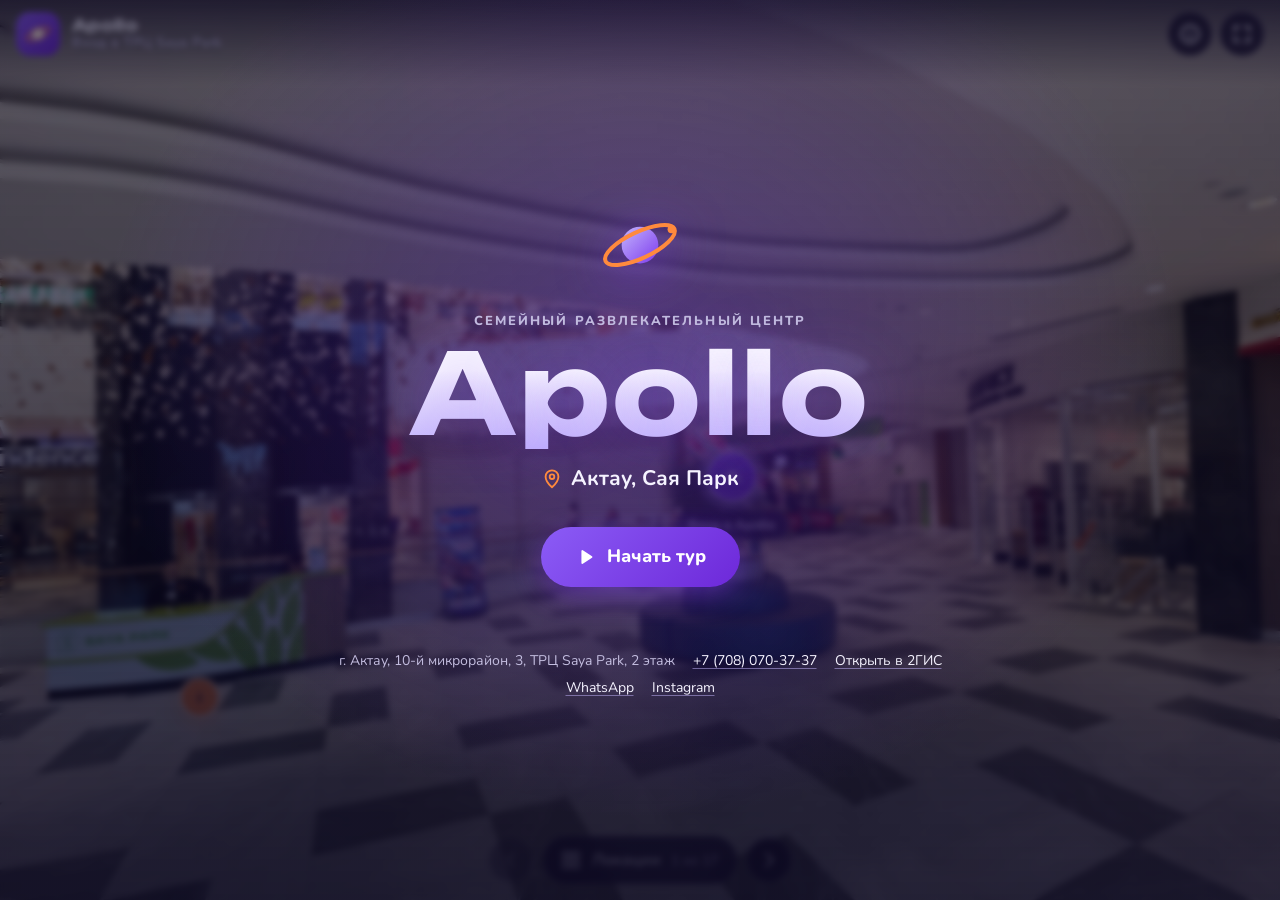
==== site/index.html @ 04f80a72 "Apollo virtual tour" ====
<!doctype html>
<html lang="ru">
<head>
  <meta charset="utf-8">
  <meta name="viewport" content="width=device-width, initial-scale=1, viewport-fit=cover">
  <title>Apollo — виртуальный тур</title>
  <meta name="description" content="Виртуальный 3D-тур по семейному развлекательному центру Apollo в Актау, ТРЦ Сая Парк (Saya Park): батуты, сухие бассейны, зиплайн, игровые автоматы и VIP-комнаты для праздников.">
  <meta name="theme-color" content="#0b0820">

  <!--
    ЗАМЕНИТЕ https://example.com на адрес вашего сайта (3 места ниже).
    Для превью в WhatsApp/Telegram ссылка на картинку должна быть полной (с https://).
  -->
  <link rel="canonical" href="https://example.com/">
  <meta property="og:type" content="website">
  <meta property="og:site_name" content="Apollo">
  <meta property="og:locale" content="ru_RU">
  <meta property="og:title" content="Apollo — виртуальный тур">
  <meta property="og:description" content="Прогуляйтесь по Apollo, не выходя из дома. Актау, Сая Парк.">
  <meta property="og:url" content="https://example.com/">
  <meta property="og:image" content="https://example.com/assets/og-image.jpg">
  <meta property="og:image:width" content="1200">
  <meta property="og:image:height" content="630">
  <meta property="og:image:alt" content="Apollo — виртуальный тур, Актау, Сая Парк">
  <meta name="twitter:card" content="summary_large_image">

  <link rel="icon" href="assets/favicon.svg" type="image/svg+xml">
  <link rel="apple-touch-icon" href="assets/apple-touch-icon.png">

  <link rel="preconnect" href="https://fonts.googleapis.com">
  <link rel="preconnect" href="https://fonts.gstatic.com" crossorigin>
  <link rel="stylesheet" href="https://fonts.googleapis.com/css2?family=Nunito:wght@400;600;700;800&family=Unbounded:wght@500;700&display=swap">

  <link rel="stylesheet" href="vendor/pannellum/pannellum.css">
  <link rel="stylesheet" href="css/style.css">
</head>
<body>
<div id="app" class="app">

  <!-- Панорама -->
  <div id="pano" class="pano" aria-label="Панорама"></div>

  <!-- Верхняя панель -->
  <header class="topbar">
    <div class="brand">
      <span class="brand-mark" aria-hidden="true">
        <svg viewBox="0 0 32 32"><circle cx="16" cy="16" r="7" fill="currentColor"/><ellipse cx="16" cy="16" rx="14" ry="5" fill="none" stroke="currentColor" stroke-width="2" transform="rotate(-25 16 16)"/></svg>
      </span>
      <div class="brand-text">
        <span class="brand-name" data-venue="name">Apollo</span>
        <span id="sceneTitle" class="scene-title"></span>
      </div>
    </div>
    <div class="topbar-actions">
      <button id="langBtn" class="icon-btn lang-btn" type="button" hidden data-i18n-aria="language"></button>
      <button id="infoBtn" class="icon-btn" type="button" data-i18n-aria="info" data-i18n-title="info">
        <svg viewBox="0 0 24 24" aria-hidden="true"><circle cx="12" cy="12" r="9.5"/><path d="M12 11v6M12 7.5v.01"/></svg>
      </button>
      <button id="fsBtn" class="icon-btn" type="button" data-i18n-aria="fullscreen" data-i18n-title="fullscreen">
        <svg class="i-enter" viewBox="0 0 24 24" aria-hidden="true"><path d="M4 9V4h5M20 9V4h-5M4 15v5h5M20 15v5h-5"/></svg>
        <svg class="i-exit" viewBox="0 0 24 24" aria-hidden="true"><path d="M9 4v5H4M15 4v5h5M9 20v-5H4M15 20v-5h5"/></svg>
      </button>
    </div>
  </header>

  <!-- Нижняя навигация -->
  <nav class="scene-nav" aria-label="Навигация по локациям">
    <button id="prevBtn" class="icon-btn" type="button" data-i18n-aria="prev" data-i18n-title="prev">
      <svg viewBox="0 0 24 24" aria-hidden="true"><path d="M15 5l-7 7 7 7"/></svg>
    </button>
    <button id="listBtn" class="pill-btn" type="button" aria-controls="drawer" aria-expanded="false">
      <svg viewBox="0 0 24 24" aria-hidden="true"><rect x="3.5" y="3.5" width="7" height="7" rx="1.5"/><rect x="13.5" y="3.5" width="7" height="7" rx="1.5"/><rect x="3.5" y="13.5" width="7" height="7" rx="1.5"/><rect x="13.5" y="13.5" width="7" height="7" rx="1.5"/></svg>
      <span data-i18n="locations">Локации</span>
      <span id="counter" class="counter"></span>
    </button>
    <button id="nextBtn" class="icon-btn" type="button" data-i18n-aria="next" data-i18n-title="next">
      <svg viewBox="0 0 24 24" aria-hidden="true"><path d="M9 5l7 7-7 7"/></svg>
    </button>
  </nav>

  <!-- Список локаций -->
  <div id="scrim" class="scrim" hidden></div>
  <aside id="drawer" class="drawer" aria-hidden="true" aria-labelledby="drawerTitle">
    <div class="sheet-handle" aria-hidden="true"></div>
    <div class="drawer-head">
      <h2 id="drawerTitle" data-i18n="allLocations">Все локации</h2>
      <button class="icon-btn ghost" type="button" data-close data-i18n-aria="close">
        <svg viewBox="0 0 24 24" aria-hidden="true"><path d="M6 6l12 12M18 6L6 18"/></svg>
      </button>
    </div>
    <div id="sceneList" class="scene-list"></div>
  </aside>

  <!-- О заведении -->
  <aside id="infoCard" class="card info-card" aria-hidden="true" aria-labelledby="infoTitle">
    <div class="card-head">
      <div>
        <h2 id="infoTitle" data-venue="name">Apollo</h2>
        <p class="muted" data-venue="tagline"></p>
      </div>
      <button class="icon-btn ghost" type="button" data-close data-i18n-aria="close">
        <svg viewBox="0 0 24 24" aria-hidden="true"><path d="M6 6l12 12M18 6L6 18"/></svg>
      </button>
    </div>
    <dl class="contacts">
      <div class="contact-row">
        <svg viewBox="0 0 24 24" aria-hidden="true"><path d="M12 21s-7-6.1-7-11.5A7 7 0 0 1 19 9.5C19 14.9 12 21 12 21z"/><circle cx="12" cy="9.5" r="2.5"/></svg>
        <div><dt data-i18n="address">Адрес</dt><dd data-venue="address"></dd></div>
      </div>
      <div class="contact-row">
        <svg viewBox="0 0 24 24" aria-hidden="true"><circle cx="12" cy="12" r="9"/><path d="M12 7v5l3 2"/></svg>
        <div><dt data-i18n="hours">Часы работы</dt><dd data-venue="hours"></dd></div>
      </div>
      <div class="contact-row">
        <svg viewBox="0 0 24 24" aria-hidden="true"><path d="M5 4h4l2 5-2.5 1.5a11 11 0 0 0 5 5L15 13l5 2v4a2 2 0 0 1-2 2A16 16 0 0 1 3 6a2 2 0 0 1 2-2"/></svg>
        <div><dt data-i18n="phone">Телефон</dt><dd><a data-venue-phone></a></dd></div>
      </div>
    </dl>
    <div class="card-actions">
      <a class="btn btn-primary" data-venue-map target="_blank" rel="noopener">
        <svg viewBox="0 0 24 24" aria-hidden="true"><path d="M9 4L3 6v14l6-2 6 2 6-2V4l-6 2-6-2zM9 4v14M15 6v14"/></svg>
        <span data-i18n="openMap">Открыть в 2ГИС</span>
      </a>
      <a class="btn btn-ghost" data-venue-call>
        <svg viewBox="0 0 24 24" aria-hidden="true"><path d="M5 4h4l2 5-2.5 1.5a11 11 0 0 0 5 5L15 13l5 2v4a2 2 0 0 1-2 2A16 16 0 0 1 3 6a2 2 0 0 1 2-2"/></svg>
        <span data-i18n="call">Позвонить</span>
      </a>
      <a class="btn btn-ghost btn-wa" data-venue-whatsapp target="_blank" rel="noopener">
        <svg viewBox="0 0 24 24" aria-hidden="true"><path d="M3.5 20.5l1.3-4.2A8.5 8.5 0 1 1 8 19.4z"/><path d="M9 8.5c0 3.5 2.5 6.5 6.5 6.5l1-1.5-2-1-1 1c-1.3-.5-2.5-1.7-3-3l1-1-1-2z" fill="currentColor" stroke="none"/></svg>
        <span data-i18n="whatsapp">WhatsApp</span>
      </a>
      <a class="btn btn-ghost btn-ig" data-venue-instagram target="_blank" rel="noopener">
        <svg viewBox="0 0 24 24" aria-hidden="true"><rect x="3" y="3" width="18" height="18" rx="5"/><circle cx="12" cy="12" r="4"/><path d="M17.5 6.5v.01"/></svg>
        <span data-i18n="instagram">Instagram</span>
      </a>
    </div>
  </aside>

  <!-- Карточка инфо-метки -->
  <aside id="hsCard" class="card hs-card" aria-hidden="true" aria-live="polite">
    <div class="card-head">
      <h2 id="hsTitle"></h2>
      <button class="icon-btn ghost" type="button" data-close data-i18n-aria="close">
        <svg viewBox="0 0 24 24" aria-hidden="true"><path d="M6 6l12 12M18 6L6 18"/></svg>
      </button>
    </div>
    <p id="hsDesc" class="muted"></p>
  </aside>

  <div id="toast" class="toast" role="status" aria-live="polite"></div>

  <!-- Приветственный экран -->
  <section id="welcome" class="welcome" aria-labelledby="welcomeTitle">
    <div class="welcome-inner">
      <div class="welcome-logo" aria-hidden="true">
        <svg viewBox="0 0 64 64"><defs><linearGradient id="wg" x1="0" y1="0" x2="1" y2="1"><stop offset="0" stop-color="#c4b5fd"/><stop offset="1" stop-color="#7c3aed"/></linearGradient></defs><circle cx="32" cy="32" r="14" fill="url(#wg)"/><ellipse cx="32" cy="32" rx="29" ry="10" fill="none" stroke="#ff8a3d" stroke-width="3" transform="rotate(-25 32 32)"/><circle cx="56" cy="20" r="3" fill="#ff8a3d"/></svg>
      </div>
      <p class="welcome-kicker" data-venue="tagline">Семейный развлекательный центр</p>
      <h1 id="welcomeTitle" class="welcome-title" data-venue="name">Apollo</h1>
      <p class="welcome-sub">
        <svg viewBox="0 0 24 24" aria-hidden="true"><path d="M12 21s-7-6.1-7-11.5A7 7 0 0 1 19 9.5C19 14.9 12 21 12 21z"/><circle cx="12" cy="9.5" r="2.5"/></svg>
        <span data-venue="subtitle">Актау, Сая Парк</span>
      </p>
      <button id="startBtn" class="btn btn-primary btn-xl" type="button">
        <svg viewBox="0 0 24 24" aria-hidden="true"><path d="M8 5.5v13l10-6.5z" fill="currentColor"/></svg>
        <span data-i18n="start">Начать тур</span>
      </button>
      <p id="welcomeStatus" class="welcome-status" aria-live="polite"></p>
      <div class="welcome-contacts">
        <span data-venue="address"></span>
        <a data-venue-phone></a>
        <a data-venue-map target="_blank" rel="noopener" data-i18n="openMap">Открыть в 2ГИС</a>
        <a data-venue-whatsapp target="_blank" rel="noopener" data-i18n="whatsapp">WhatsApp</a>
        <a data-venue-instagram target="_blank" rel="noopener" data-i18n="instagram">Instagram</a>
      </div>
    </div>
  </section>
</div>

<noscript><p style="padding:24px;color:#fff;background:#0b0820">Для просмотра виртуального тура включите JavaScript.</p></noscript>

<script src="vendor/pannellum/pannellum.js"></script>
<script src="js/app.js"></script>
</body>
</html>
---- site/vendor/pannellum/pannellum.css ----
/* Pannellum 2.5.6, https://github.com/mpetroff/pannellum */
.pnlm-container{margin:0;padding:0;overflow:hidden;position:relative;cursor:default;width:100%;height:100%;font-family:Helvetica,"Nimbus Sans L","Liberation Sans",Arial,sans-serif;background:#f4f4f4 url('data:image/svg+xml,%3Csvg%20xmlns%3D%22http%3A%2F%2Fwww.w3.org%2F2000%2Fsvg%22%20width%3D%2267%22%20height%3D%22100%22%20viewBox%3D%220%200%2067%20100%22%3E%0A%3Cpath%20stroke%3D%22%23ccc%22%20fill%3D%22none%22%20d%3D%22M33.5%2C50%2C0%2C63%2C33.5%2C75%2C67%2C63%2C33.5%2C50m-33.5-50%2C67%2C25m-0.5%2C0%2C0%2C75m-66.5-75%2C67-25m-33.5%2C75%2C0%2C25m0-100%2C0%2C50%22%2F%3E%0A%3C%2Fsvg%3E%0A') repeat;-webkit-user-select:none;-khtml-user-select:none;-moz-user-select:none;-o-user-select:none;-ms-user-select:none;user-select:none;outline:0;line-height:1.4;contain:content}.pnlm-container *{box-sizing:content-box}.pnlm-ui{position:absolute;width:100%;height:100%;z-index:1}.pnlm-grab{cursor:grab;cursor:url('data:image/svg+xml,%3Csvg%20xmlns%3D%22http%3A%2F%2Fwww.w3.org%2F2000%2Fsvg%22%20height%3D%2226%22%20width%3D%2226%22%3E%0A%3Cpath%20stroke%3D%22%23000%22%20stroke-width%3D%221px%22%20fill%3D%22%23fff%22%20d%3D%22m15.3%2020.5s6.38-6.73%204.64-8.24-3.47%201.01-3.47%201.01%203.61-5.72%201.41-6.49c-2.2-0.769-3.33%204.36-3.33%204.36s0.873-5.76-1.06-5.76-1.58%205.39-1.58%205.39-0.574-4.59-2.18-4.12c-1.61%200.468-0.572%205.51-0.572%205.51s-1.58-4.89-2.93-3.79c-1.35%201.11%200.258%205.25%200.572%206.62%200.836%202.43%202.03%202.94%202.17%205.55%22%2F%3E%0A%3C%2Fsvg%3E%0A') 12 8,default}.pnlm-grabbing{cursor:grabbing;cursor:url('data:image/svg+xml,%3Csvg%20xmlns%3D%22http%3A%2F%2Fwww.w3.org%2F2000%2Fsvg%22%20height%3D%2226%22%20width%3D%2226%22%3E%0A%3Cpath%20stroke%3D%22%23000%22%20stroke-width%3D%221px%22%20fill%3D%22%23fff%22%20d%3D%22m15.3%2020.5s5.07-5.29%203.77-6.74c-1.31-1.45-2.53%200.14-2.53%200.14s2.74-3.29%200.535-4.06c-2.2-0.769-2.52%201.3-2.52%201.3s0.81-2.13-1.12-2.13-1.52%201.77-1.52%201.77-0.261-1.59-1.87-1.12c-1.61%200.468-0.874%202.17-0.874%202.17s-0.651-1.55-2-0.445c-1.35%201.11-0.68%202.25-0.365%203.62%200.836%202.43%202.03%202.94%202.17%205.55%22%2F%3E%0A%3C%2Fsvg%3E%0A') 12 8,default}.pnlm-sprite{background-image:url('data:image/svg+xml,%3Csvg%20xmlns%3D%22http%3A%2F%2Fwww.w3.org%2F2000%2Fsvg%22%20width%3D%2226%22%20height%3D%22208%22%3E%0A%3Ccircle%20fill-opacity%3D%22.78%22%20cy%3D%22117%22%20cx%3D%2213%22%20r%3D%2211%22%20fill%3D%22%23fff%22%2F%3E%0A%3Ccircle%20fill-opacity%3D%22.78%22%20cy%3D%22143%22%20cx%3D%2213%22%20r%3D%2211%22%20fill%3D%22%23fff%22%2F%3E%0A%3Ccircle%20cy%3D%22169%22%20cx%3D%2213%22%20r%3D%227%22%20fill%3D%22none%22%20stroke%3D%22%23000%22%20stroke-width%3D%222%22%2F%3E%0A%3Ccircle%20cy%3D%22195%22%20cx%3D%2213%22%20r%3D%227%22%20fill%3D%22none%22%20stroke%3D%22%23000%22%20stroke-width%3D%222%22%2F%3E%0A%3Ccircle%20cx%3D%2213%22%20cy%3D%22195%22%20r%3D%222.5%22%2F%3E%0A%3Cpath%20d%3D%22m5%2083v6h2v-4h4v-2zm10%200v2h4v4h2v-6zm-5%205v6h6v-6zm-5%205v6h6v-2h-4v-4zm14%200v4h-4v2h6v-6z%22%2F%3E%0A%3Cpath%20d%3D%22m13%20110a7%207%200%200%200%20-7%207%207%207%200%200%200%207%207%207%207%200%200%200%207%20-7%207%207%200%200%200%20-7%20-7zm-1%203h2v2h-2zm0%203h2v5h-2z%22%2F%3E%0A%3Cpath%20d%3D%22m5%2057v6h2v-4h4v-2zm10%200v2h4v4h2v-6zm-10%2010v6h6v-2h-4v-4zm14%200v4h-4v2h6v-6z%22%2F%3E%0A%3Cpath%20d%3D%22m17%2038v2h-8v-2z%22%2F%3E%0A%3Cpath%20d%3D%22m12%209v3h-3v2h3v3h2v-3h3v-2h-3v-3z%22%2F%3E%0A%3Cpath%20d%3D%22m13%20136-6.125%206.125h4.375v7.875h3.5v-7.875h4.375z%22%2F%3E%0A%3Cpath%20d%3D%22m10.428%20173.33v-5.77l5-2.89v5.77zm1-1.73%203-1.73-3.001-1.74z%22%2F%3E%0A%3C%2Fsvg%3E%0A')}.pnlm-container:-moz-full-screen{height:100%!important;width:100%!important;position:static!important}.pnlm-container:-webkit-full-screen{height:100%!important;width:100%!important;position:static!important}.pnlm-container:-ms-fullscreen{height:100%!important;width:100%!important;position:static!important}.pnlm-container:fullscreen{height:100%!important;width:100%!important;position:static!important}.pnlm-render-container{cursor:inherit;position:absolute;height:100%;width:100%}.pnlm-controls{margin-top:4px;background-color:#fff;border:1px solid #999;border-color:rgba(0,0,0,0.4);border-radius:3px;cursor:pointer;z-index:2;-webkit-transform:translateZ(9999px);transform:translateZ(9999px)}.pnlm-control:hover{background-color:#f8f8f8}.pnlm-controls-container{position:absolute;top:0;left:4px;z-index:1}.pnlm-zoom-controls{width:26px;height:52px}.pnlm-zoom-in{width:100%;height:50%;position:absolute;top:0;border-radius:3px 3px 0 0}.pnlm-zoom-out{width:100%;height:50%;position:absolute;bottom:0;background-position:0 -26px;border-top:1px solid #ddd;border-top-color:rgba(0,0,0,0.10);border-radius:0 0 3px 3px}.pnlm-fullscreen-toggle-button,.pnlm-orientation-button,.pnlm-hot-spot-debug-indicator{width:26px;height:26px}.pnlm-hot-spot-debug-indicator{position:absolute;top:50%;left:50%;width:26px;height:26px;margin:-13px 0 0 -13px;background-color:rgba(255,255,255,0.5);border-radius:13px;display:none}.pnlm-orientation-button-inactive{background-position:0 -156px}.pnlm-orientation-button-active{background-position:0 -182px}.pnlm-fullscreen-toggle-button-inactive{background-position:0 -52px}.pnlm-fullscreen-toggle-button-active{background-position:0 -78px}.pnlm-panorama-info{position:absolute;bottom:4px;background-color:rgba(0,0,0,0.7);border-radius:0 3px 3px 0;padding-right:10px;color:#fff;text-align:left;display:none;z-index:2;-webkit-transform:translateZ(9999px);transform:translateZ(9999px)}.pnlm-title-box{position:relative;font-size:20px;display:table;padding-left:5px;margin-bottom:3px}.pnlm-author-box{position:relative;font-size:12px;display:table;padding-left:5px}.pnlm-load-box{position:absolute;top:50%;left:50%;width:200px;height:150px;margin:-75px 0 0 -100px;background-color:rgba(0,0,0,0.7);border-radius:3px;text-align:center;font-size:20px;display:none;color:#fff}.pnlm-load-box p{margin:20px 0}.pnlm-lbox{position:absolute;top:50%;left:50%;width:20px;height:20px;margin:-10px 0 0 -10px;display:none}.pnlm-loading{animation-duration:1.5s;-webkit-animation-duration:1.5s;animation-name:pnlm-mv;-webkit-animation-name:pnlm-mv;animation-iteration-count:infinite;-webkit-animation-iteration-count:infinite;animation-timing-function:linear;-webkit-animation-timing-function:linear;height:10px;width:10px;background-color:#fff;position:relative}@keyframes pnlm-mv{from{left:0;top:0}25%{left:10px;top:0}50%{left:10px;top:10px}75%{left:0;top:10px}to{left:0;top:0}}@-webkit-keyframes pnlm-mv{from{left:0;top:0}25%{left:10px;top:0}50%{left:10px;top:10px}75%{left:0;top:10px}to{left:0;top:0}}.pnlm-load-button{position:absolute;top:50%;left:50%;width:200px;height:100px;margin:-50px 0 0 -100px;background-color:rgba(0,0,0,.7);border-radius:3px;text-align:center;font-size:20px;display:table;color:#fff;cursor:pointer}.pnlm-load-button:hover{background-color:rgba(0,0,0,.8)}.pnlm-load-button p{display:table-cell;vertical-align:middle}.pnlm-info-box{font-size:15px;position:absolute;top:50%;left:50%;width:200px;height:150px;margin:-75px 0 0 -100px;background-color:#000;border-radius:3px;display:table;text-align:center;color:#fff;table-layout:fixed}.pnlm-info-box a,.pnlm-author-box a{color:#fff;word-wrap:break-word;overflow-wrap:break-word}.pnlm-info-box p{display:table-cell;vertical-align:middle;padding:0 5px 0 5px}.pnlm-error-msg{display:none}.pnlm-about-msg{font-size:11px;line-height:11px;color:#fff;padding:5px 8px 5px 8px;background:rgba(0,0,0,0.7);border-radius:3px;position:absolute;top:50px;left:50px;display:none;opacity:0;-moz-transition:opacity .3s ease-in-out;-webkit-transition:opacity .3s ease-in-out;-o-transition:opacity .3s ease-in-out;-ms-transition:opacity .3s ease-in-out;transition:opacity .3s ease-in-out;z-index:1}.pnlm-about-msg a:link,.pnlm-about-msg a:visited{color:#fff}.pnlm-about-msg a:hover,.pnlm-about-msg a:active{color:#eee}.pnlm-hotspot-base{position:absolute;visibility:hidden;cursor:default;vertical-align:middle;top:0;z-index:1}.pnlm-hotspot{height:26px;width:26px;border-radius:13px}.pnlm-hotspot:hover{background-color:rgba(255,255,255,0.2)}.pnlm-hotspot.pnlm-info{background-position:0 -104px}.pnlm-hotspot.pnlm-scene{background-position:0 -130px}div.pnlm-tooltip span{visibility:hidden;position:absolute;border-radius:3px;background-color:rgba(0,0,0,0.7);color:#fff;text-align:center;max-width:200px;padding:5px 10px;margin-left:-220px;cursor:default}div.pnlm-tooltip:hover span{visibility:visible}div.pnlm-tooltip:hover span:after{content:'';position:absolute;width:0;height:0;border-width:10px;border-style:solid;border-color:rgba(0,0,0,0.7) transparent transparent transparent;bottom:-20px;left:-10px;margin:0 50%}.pnlm-compass{position:absolute;width:50px;height:50px;right:4px;bottom:4px;border-radius:25px;background-image:url('data:image/svg+xml,%3Csvg%20xmlns%3D%22http%3A%2F%2Fwww.w3.org%2F2000%2Fsvg%22%20height%3D%2250%22%20width%3D%2250%22%3E%0A%3Cpath%20d%3D%22m24.5078%206-3.2578%2018h7.5l-3.25781-18h-0.984376zm-3.2578%2020%203.2578%2018h0.9844l3.2578-18h-7.5zm1.19531%200.9941h5.10938l-2.5547%2014.1075-2.5547-14.1075z%22%2F%3E%0A%3C%2Fsvg%3E%0A');cursor:default;display:none}.pnlm-world{position:absolute;left:50%;top:50%}.pnlm-face{position:absolute;-webkit-transform-origin:0 0;transform-origin:0 0}.pnlm-dragfix,.pnlm-preview-img{position:absolute;height:100%;width:100%}.pnlm-preview-img{background-size:cover;background-position:center}.pnlm-lbar{width:150px;margin:0 auto;border:#fff 1px solid;height:6px}.pnlm-lbar-fill{background:#fff;height:100%;width:0}.pnlm-lmsg{font-size:12px}.pnlm-fade-img{position:absolute;top:0;left:0}.pnlm-pointer{cursor:pointer}
---- site/css/style.css ----
/* =========================================================
   Apollo — виртуальный тур
   Цвета и размеры меняются в блоке :root
   ========================================================= */
:root {
  --bg: #0b0820;
  --surface: rgba(17, 12, 38, 0.78);
  --surface-strong: rgba(17, 12, 38, 0.94);
  --surface-hover: rgba(139, 92, 246, 0.18);
  --border: rgba(196, 181, 253, 0.18);
  --text: #f5f3ff;
  --muted: #c3bddf;
  --primary: #8b5cf6;
  --primary-strong: #6d28d9;
  --accent: #ff8a3d;
  --accent-ink: #1a1033;
  --neon: #22d3ee;
  --danger: #f87171;

  --font-display: "Unbounded", "Segoe UI", system-ui, sans-serif;
  --font-body: "Nunito", "Segoe UI", system-ui, -apple-system, Roboto, sans-serif;

  --radius-sm: 10px;
  --radius: 16px;
  --radius-lg: 24px;
  --shadow: 0 10px 40px rgba(5, 2, 20, 0.45);
  --blur: saturate(140%) blur(16px);

  --safe-t: env(safe-area-inset-top, 0px);
  --safe-b: env(safe-area-inset-bottom, 0px);
  --safe-l: env(safe-area-inset-left, 0px);
  --safe-r: env(safe-area-inset-right, 0px);

  --ease-out: cubic-bezier(0.22, 1, 0.36, 1);
  color-scheme: dark;
}

*, *::before, *::after { box-sizing: border-box; }
html, body { height: 100%; margin: 0; }
body {
  background: var(--bg);
  color: var(--text);
  font-family: var(--font-body);
  font-size: 16px;
  line-height: 1.5;
  -webkit-font-smoothing: antialiased;
  overflow: hidden;
  overscroll-behavior: none;
}
[hidden] { display: none !important; }
button, a { font: inherit; color: inherit; -webkit-tap-highlight-color: transparent; }
button { cursor: pointer; border: 0; background: none; padding: 0; }
a { text-decoration: none; }
svg { width: 22px; height: 22px; fill: none; stroke: currentColor; stroke-width: 2; stroke-linecap: round; stroke-linejoin: round; flex: none; }
:focus-visible { outline: 2px solid var(--neon); outline-offset: 3px; border-radius: 8px; }
h1, h2, h3 { margin: 0; }
.muted { color: var(--muted); }

.app { position: fixed; inset: 0; overflow: hidden; background: var(--bg); }
.pano { position: absolute; inset: 0; }

/* ---------- Кнопки ---------- */
.icon-btn {
  display: inline-grid; place-items: center;
  width: 44px; height: 44px;
  border-radius: 50%;
  background: var(--surface);
  backdrop-filter: var(--blur); -webkit-backdrop-filter: var(--blur);
  border: 1px solid var(--border);
  transition: background .2s, transform .15s;
}
.icon-btn:hover { background: var(--surface-hover); }
.icon-btn:active { transform: scale(.94); }
.icon-btn:disabled { opacity: .4; cursor: default; }
.icon-btn.ghost { background: transparent; border-color: transparent; backdrop-filter: none; }
.icon-btn.ghost:hover { background: rgba(255,255,255,.08); }
.lang-btn { font-weight: 800; font-size: 13px; letter-spacing: .04em; }

.pill-btn {
  display: inline-flex; align-items: center; gap: 10px;
  height: 48px; padding: 0 18px 0 16px;
  border-radius: 999px;
  background: var(--surface);
  backdrop-filter: var(--blur); -webkit-backdrop-filter: var(--blur);
  border: 1px solid var(--border);
  font-weight: 700;
  transition: background .2s, transform .15s;
}
.pill-btn:hover { background: var(--surface-hover); }
.pill-btn:active { transform: scale(.97); }
.counter { color: var(--muted); font-weight: 600; white-space: nowrap; font-size: 14px; font-variant-numeric: tabular-nums; }

.btn {
  display: inline-flex; align-items: center; justify-content: center; gap: 10px;
  min-height: 48px; padding: 0 20px;
  border-radius: 999px; font-weight: 800;
  transition: transform .15s, box-shadow .2s, background .2s;
}
.btn:active { transform: scale(.97); }
.btn-primary {
  background: linear-gradient(135deg, var(--primary), var(--primary-strong));
  color: #fff;
  box-shadow: 0 8px 28px rgba(124, 58, 237, .45);
}
.btn-primary:hover { box-shadow: 0 10px 36px rgba(124, 58, 237, .65); }
.btn-ghost { border: 1px solid var(--border); background: rgba(255,255,255,.04); }
.btn-ghost:hover { background: var(--surface-hover); }
.btn-xl { min-height: 60px; padding: 0 34px; font-size: 18px; }

/* ---------- Верхняя панель ---------- */
.topbar {
  position: absolute; z-index: 10; left: 0; right: 0; top: 0;
  display: flex; align-items: center; justify-content: space-between; gap: 12px;
  padding: calc(12px + var(--safe-t)) calc(16px + var(--safe-r)) 28px calc(16px + var(--safe-l));
  background: linear-gradient(to bottom, rgba(11,8,32,.7), rgba(11,8,32,0));
  pointer-events: none;
}
.topbar > * { pointer-events: auto; }
.brand { display: flex; align-items: center; gap: 12px; min-width: 0; }
.brand-mark {
  display: grid; place-items: center; width: 44px; height: 44px; border-radius: 14px;
  background: linear-gradient(135deg, var(--primary), var(--primary-strong));
  color: #fff; flex: none;
}
.brand-mark svg { width: 28px; height: 28px; stroke: none; }
.brand-mark svg ellipse { stroke: var(--accent); }
.brand-text { display: flex; flex-direction: column; min-width: 0; line-height: 1.2; }
.brand-name { font-family: var(--font-display); font-weight: 700; font-size: 16px; letter-spacing: .02em; }
.scene-title {
  font-weight: 700; font-size: 14px; color: var(--muted);
  white-space: nowrap; overflow: hidden; text-overflow: ellipsis;
  text-shadow: 0 1px 8px rgba(0,0,0,.6);
}
.topbar-actions { display: flex; gap: 8px; flex: none; }
#fsBtn .i-exit { display: none; }
.is-fullscreen #fsBtn .i-enter { display: none; }
.is-fullscreen #fsBtn .i-exit { display: block; }

/* ---------- Нижняя навигация ---------- */
.scene-nav {
  position: absolute; z-index: 10; left: 50%; bottom: calc(16px + var(--safe-b));
  transform: translateX(-50%);
  display: flex; align-items: center; gap: 10px;
}

/* ---------- Затемнение + выезжающие панели ---------- */
.scrim {
  position: absolute; inset: 0; z-index: 20;
  background: rgba(5, 2, 20, .45);
  animation: fade-in .25s ease both;
}
.drawer, .card {
  position: absolute; z-index: 30;
  background: var(--surface-strong);
  backdrop-filter: var(--blur); -webkit-backdrop-filter: var(--blur);
  border: 1px solid var(--border);
  box-shadow: var(--shadow);
  visibility: hidden;
  transition: transform .35s var(--ease-out), opacity .25s, visibility 0s linear .35s;
}
.drawer.is-open, .card.is-open {
  visibility: visible; transform: none; opacity: 1;
  transition: transform .35s var(--ease-out), opacity .25s, visibility 0s;
}

/* Список локаций: снизу на телефоне, справа на компьютере */
.drawer {
  left: 0; right: 0; bottom: 0;
  max-height: 80%;
  display: flex; flex-direction: column;
  border-radius: var(--radius-lg) var(--radius-lg) 0 0;
  transform: translateY(100%);
  padding-bottom: var(--safe-b);
}
.sheet-handle { width: 40px; height: 5px; border-radius: 3px; background: rgba(255,255,255,.25); margin: 8px auto 0; }
.drawer-head, .card-head {
  display: flex; align-items: center; justify-content: space-between; gap: 12px;
}
.drawer-head { padding: 8px 12px 8px 20px; }
.drawer-head h2, .card-head h2 { font-family: var(--font-display); font-weight: 700; font-size: 18px; }
.scene-list { overflow-y: auto; padding: 4px 16px 20px; overscroll-behavior: contain; -webkit-overflow-scrolling: touch; }
.scene-group + .scene-group { margin-top: 18px; }
.scene-group h3 {
  font-size: 12px; font-weight: 800; text-transform: uppercase; letter-spacing: .1em;
  color: var(--muted); margin: 6px 4px 10px;
}
.scene-grid { display: grid; grid-template-columns: repeat(2, minmax(0, 1fr)); gap: 12px; }
@media (min-width: 560px) and (max-width: 899px) { .scene-grid { grid-template-columns: repeat(3, minmax(0, 1fr)); } }
.scene-card {
  display: flex; flex-direction: column; text-align: left;
  border-radius: var(--radius); overflow: hidden;
  background: rgba(255,255,255,.04);
  border: 2px solid transparent;
  transition: border-color .2s, transform .15s, background .2s;
}
.scene-card:hover { background: var(--surface-hover); }
.scene-card:active { transform: scale(.98); }
.scene-card[aria-current="true"] { border-color: var(--primary); background: var(--surface-hover); }
.scene-thumb { position: relative; aspect-ratio: 16 / 9; background: #1b1440; }
.scene-thumb img { width: 100%; height: 100%; object-fit: cover; display: block; }
.scene-num {
  position: absolute; left: 8px; top: 8px;
  min-width: 26px; height: 26px; padding: 0 7px; border-radius: 999px;
  display: grid; place-items: center;
  background: rgba(11,8,32,.75); font-size: 12px; font-weight: 800;
}
.scene-card[aria-current="true"] .scene-num { background: var(--primary); }
.scene-name { padding: 8px 10px 10px; font-weight: 700; font-size: 14px; line-height: 1.3; }

/* Карточки (о заведении / инфо-метка) */
.card {
  left: 0; right: 0; bottom: 0;
  border-radius: var(--radius-lg) var(--radius-lg) 0 0;
  padding: 18px 16px calc(20px + var(--safe-b)) 20px;
  transform: translateY(100%);
}
.card-head { align-items: flex-start; margin-bottom: 10px; }
.card-head p { margin: 2px 0 0; font-size: 14px; }
.hs-card p { margin: 0 0 4px; white-space: pre-line; }
.contacts { margin: 0 0 16px; display: grid; gap: 12px; }
.contact-row { display: flex; gap: 12px; align-items: flex-start; }
.contact-row > svg { margin-top: 2px; color: var(--primary); }
.contacts dt { font-size: 12px; font-weight: 800; text-transform: uppercase; letter-spacing: .08em; color: var(--muted); }
.contacts dd { margin: 0; font-weight: 600; }
.contacts a { color: var(--text); text-decoration: underline; text-decoration-color: var(--primary); text-underline-offset: 3px; }
.card-actions { display: grid; grid-template-columns: repeat(2, minmax(0, 1fr)); gap: 10px; }
.card-actions .btn { white-space: nowrap; padding: 0 14px; }
.btn-wa svg { color: #25d366; }
.btn-ig svg { color: #f472b6; }

@media (min-width: 900px) {
  .drawer {
    left: auto; top: 0; bottom: 0; right: 0; width: 400px; max-height: none;
    border-radius: var(--radius-lg) 0 0 var(--radius-lg);
    transform: translateX(100%);
    padding-top: var(--safe-t);
  }
  .sheet-handle { display: none; }
  .drawer-head { padding: 16px 12px 8px 20px; }
  .card {
    left: auto; bottom: auto; right: 16px; top: calc(76px + var(--safe-t));
    width: 380px; border-radius: var(--radius-lg);
    padding: 18px 16px 20px 20px;
    transform: translateY(-8px) scale(.98); opacity: 0;
  }
  .hs-card { top: auto; right: auto; left: 50%; bottom: 84px; transform: translate(-50%, 8px); width: min(420px, 90vw); }
  .hs-card.is-open { transform: translate(-50%, 0); }
}

/* ---------- Toast ---------- */
.toast {
  position: absolute; z-index: 40; left: 50%; bottom: calc(80px + var(--safe-b));
  transform: translate(-50%, 10px);
  max-width: min(92vw, 460px);
  padding: 10px 18px; border-radius: 999px;
  background: var(--surface-strong); border: 1px solid var(--border);
  font-weight: 700; font-size: 14px; text-align: center;
  opacity: 0; pointer-events: none;
  transition: opacity .25s, transform .25s var(--ease-out);
}
.toast.is-visible { opacity: 1; transform: translate(-50%, 0); }
.toast.is-error { border-color: var(--danger); border-radius: var(--radius); }

/* ---------- Приветственный экран ---------- */
.welcome {
  position: absolute; inset: 0; z-index: 50;
  display: grid; place-items: center;
  padding: calc(24px + var(--safe-t)) 20px calc(24px + var(--safe-b));
  background:
    radial-gradient(ellipse at 50% 40%, rgba(109,40,217,.35), transparent 60%),
    linear-gradient(to bottom, rgba(11,8,32,.55), rgba(11,8,32,.85));
  backdrop-filter: blur(3px); -webkit-backdrop-filter: blur(3px);
  text-align: center;
  transition: opacity .6s ease, visibility 0s linear .6s;
}
.welcome.is-hidden { opacity: 0; visibility: hidden; }
.welcome-inner { display: flex; flex-direction: column; align-items: center; max-width: 640px; }
.welcome-logo svg { width: 84px; height: 84px; stroke: none; filter: drop-shadow(0 8px 24px rgba(124,58,237,.6)); animation: float 6s ease-in-out infinite; }
.welcome-kicker {
  margin: 18px 0 6px; font-weight: 800; font-size: 13px;
  text-transform: uppercase; letter-spacing: .16em; color: var(--muted);
}
.welcome-title {
  font-family: var(--font-display); font-weight: 700;
  font-size: clamp(52px, 15vw, 112px); line-height: 1; letter-spacing: .02em;
  background: linear-gradient(180deg, #fff 30%, #c4b5fd);
  -webkit-background-clip: text; background-clip: text; color: transparent;
  text-shadow: 0 0 60px rgba(139,92,246,.35);
}
.welcome-sub {
  display: inline-flex; align-items: center; gap: 8px;
  margin: 14px 0 32px; font-size: clamp(17px, 4.4vw, 21px); font-weight: 700;
}
.welcome-sub svg { color: var(--accent); }
.welcome-status { min-height: 1.5em; margin: 14px 0 0; font-size: 14px; color: var(--muted); }
.welcome-contacts {
  display: flex; flex-wrap: wrap; justify-content: center; gap: 6px 18px;
  margin-top: 28px; font-size: 14px; color: var(--muted);
}
.welcome-contacts a { color: var(--text); text-decoration: underline; text-decoration-color: rgba(196,181,253,.5); text-underline-offset: 3px; }
.welcome-contacts a:hover { text-decoration-color: var(--primary); }

/* ---------- Метки на панораме ---------- */
.hs { width: 52px; height: 52px; cursor: pointer; }
.hs-core {
  position: absolute; inset: 0; border-radius: 50%;
  display: grid; place-items: center;
  transition: transform .2s var(--ease-out);
}
.hs:hover .hs-core, .hs:focus-visible .hs-core { transform: scale(1.1); }
.hs:focus-visible { outline: none; }
.hs:focus-visible .hs-core { box-shadow: 0 0 0 3px var(--neon); }
.hs-scene .hs-core {
  background: linear-gradient(135deg, rgba(139,92,246,.95), rgba(109,40,217,.95));
  border: 2px solid rgba(255,255,255,.9);
  box-shadow: 0 6px 20px rgba(60, 20, 140, .55);
}
.hs-scene .hs-core svg { width: 26px; height: 26px; color: #fff; stroke-width: 2.6; }
.hs-scene::before {
  content: ""; position: absolute; inset: -6px; border-radius: 50%;
  border: 2px solid rgba(196,181,253,.8);
  animation: pulse 2.2s ease-out infinite;
}
.hs-info { width: 40px; height: 40px; }
.hs-info .hs-core {
  background: var(--accent); color: var(--accent-ink);
  border: 2px solid rgba(255,255,255,.9);
  box-shadow: 0 6px 18px rgba(255, 138, 61, .4);
}
.hs-info .hs-core svg { width: 20px; height: 20px; stroke-width: 2.8; }
.hs-label {
  position: absolute; left: 50%; top: calc(100% + 8px);
  transform: translateX(-50%);
  padding: 5px 12px; border-radius: 999px;
  background: rgba(17,12,38,.85);
  border: 1px solid var(--border);
  font-size: 13px; font-weight: 700; line-height: 1.3;
  white-space: nowrap; pointer-events: none;
  text-shadow: none;
}
.hs-info .hs-label { opacity: 0; transform: translate(-50%, -4px); transition: opacity .2s, transform .2s; }
.hs-info:hover .hs-label, .hs-info:focus-visible .hs-label { opacity: 1; transform: translate(-50%, 0); }
@media (hover: none) { .hs-info .hs-label { opacity: 1; transform: translate(-50%, 0); } }

/* Отметка клика в редакторе */
.hs-pin { width: 22px; height: 22px; pointer-events: none; }
.hs-pin::before, .hs-pin::after { content: ""; position: absolute; background: var(--neon); box-shadow: 0 0 8px var(--neon); }
.hs-pin::before { left: 10px; top: 0; width: 2px; height: 22px; }
.hs-pin::after { top: 10px; left: 0; height: 2px; width: 22px; }
.hs.is-selected .hs-core { box-shadow: 0 0 0 4px var(--neon), 0 0 24px var(--neon); }

/* ---------- Pannellum: оформление загрузки ---------- */
.pnlm-container { background: var(--bg); font-family: var(--font-body); }
.pnlm-load-box {
  background: var(--surface-strong); border: 1px solid var(--border);
  border-radius: var(--radius); font-family: var(--font-body);
  width: 220px; height: auto; padding: 18px 16px 16px; margin: -50px 0 0 -110px;
}
.pnlm-load-box p { margin: 0 0 12px; font-weight: 700; font-size: 15px; }
.pnlm-lbox { display: none !important; }
.pnlm-lbar { width: 100%; margin: 0; height: 6px; border: 0; border-radius: 3px; background: rgba(255,255,255,.12); overflow: hidden; }
.pnlm-lbar-fill { background: linear-gradient(90deg, var(--primary), var(--neon)); border-radius: 3px; }
.pnlm-lmsg { font-size: 12px; color: var(--muted); margin-top: 8px; }
.pnlm-about-msg { display: none !important; }
.pnlm-grab, .pnlm-grabbing { cursor: grab; }
.pnlm-grabbing { cursor: grabbing; }

/* ---------- Редактор ---------- */
.ed {
  position: absolute; z-index: 35;
  left: calc(12px + var(--safe-l)); top: calc(72px + var(--safe-t));
  width: 340px; max-height: calc(100% - 160px);
  display: flex; flex-direction: column;
  background: var(--surface-strong);
  backdrop-filter: var(--blur); -webkit-backdrop-filter: var(--blur);
  border: 1px solid var(--neon); border-radius: var(--radius);
  box-shadow: var(--shadow);
  font-size: 14px;
}
.ed.is-collapsed .ed-body { display: none; }
.ed-head { display: flex; align-items: center; justify-content: space-between; padding: 6px 6px 6px 14px; border-bottom: 1px solid var(--border); }
.ed-head strong { font-family: var(--font-display); font-size: 14px; color: var(--neon); }
.ed-body { overflow-y: auto; padding: 10px 14px 14px; overscroll-behavior: contain; }
.ed-sec + .ed-sec { margin-top: 14px; padding-top: 12px; border-top: 1px solid var(--border); }
.ed-sec h4 { margin: 0 0 8px; font-size: 11px; font-weight: 800; text-transform: uppercase; letter-spacing: .1em; color: var(--muted); }
.ed-row { display: flex; align-items: center; gap: 8px; flex-wrap: wrap; }
.ed-row + .ed-row { margin-top: 8px; }
.ed code { font-family: ui-monospace, Consolas, monospace; font-size: 13px; background: rgba(255,255,255,.06); padding: 3px 7px; border-radius: 6px; }
.ed-coords { font-family: ui-monospace, Consolas, monospace; font-size: 15px; font-weight: 700; color: var(--neon); }
.ed label { display: flex; flex-direction: column; gap: 4px; font-size: 12px; font-weight: 700; color: var(--muted); flex: 1 1 100%; }
.ed label.inline { flex: 1 1 0; }
.ed input, .ed select, .ed textarea {
  width: 100%; font: inherit; font-size: 14px; color: var(--text);
  background: rgba(255,255,255,.06); border: 1px solid var(--border); border-radius: 8px;
  padding: 7px 9px; min-height: 36px;
}
.ed textarea { min-height: 56px; resize: vertical; }
.ed input:focus, .ed select:focus, .ed textarea:focus { outline: none; border-color: var(--neon); }
.ed-btn {
  display: inline-flex; align-items: center; justify-content: center; gap: 6px;
  min-height: 34px; padding: 0 12px; border-radius: 8px;
  background: rgba(255,255,255,.08); border: 1px solid var(--border);
  font-size: 13px; font-weight: 700;
}
.ed-btn:hover { background: var(--surface-hover); }
.ed-btn.primary { background: var(--primary-strong); border-color: var(--primary); }
.ed-btn.danger { color: var(--danger); }
.ed-btn.active { background: var(--neon); color: #002; border-color: var(--neon); }
.ed-btn.small { min-height: 28px; padding: 0 8px; font-size: 12px; }
.ed-list { list-style: none; margin: 0; padding: 0; display: grid; gap: 6px; }
.ed-item { padding: 8px; border-radius: 10px; background: rgba(255,255,255,.04); border: 1px solid transparent; }
.ed-item.is-selected { border-color: var(--neon); }
.ed-item .ed-item-top { display: flex; align-items: center; gap: 8px; margin-bottom: 6px; }
.ed-dot { width: 10px; height: 10px; border-radius: 50%; flex: none; }
.ed-dot.scene { background: var(--primary); }
.ed-dot.info { background: var(--accent); }
.ed-item input { min-height: 30px; padding: 4px 8px; }
.ed-hint { margin: 6px 0 0; font-size: 12px; color: var(--muted); }
.ed-banner { margin: 0 0 12px; padding: 10px; border-radius: 10px; background: rgba(255,138,61,.15); border: 1px solid var(--accent); }
.ed-moving { outline: 3px dashed var(--neon); outline-offset: -3px; }

@media (max-width: 899px) {
  .ed { left: 8px; right: 8px; width: auto; top: auto; bottom: calc(76px + var(--safe-b)); max-height: 46%; }
}

/* ---------- Анимации ---------- */
@keyframes pulse { 0% { transform: scale(.85); opacity: .9; } 100% { transform: scale(1.45); opacity: 0; } }
@keyframes float { 0%, 100% { transform: translateY(0); } 50% { transform: translateY(-8px); } }
@keyframes fade-in { from { opacity: 0; } }

@media (prefers-reduced-motion: reduce) {
  *, *::before, *::after { animation: none !important; transition-duration: .01ms !important; }
}

@media (max-width: 420px) {
  .pill-btn { padding: 0 14px; gap: 8px; }
  .brand-mark { width: 40px; height: 40px; }
}
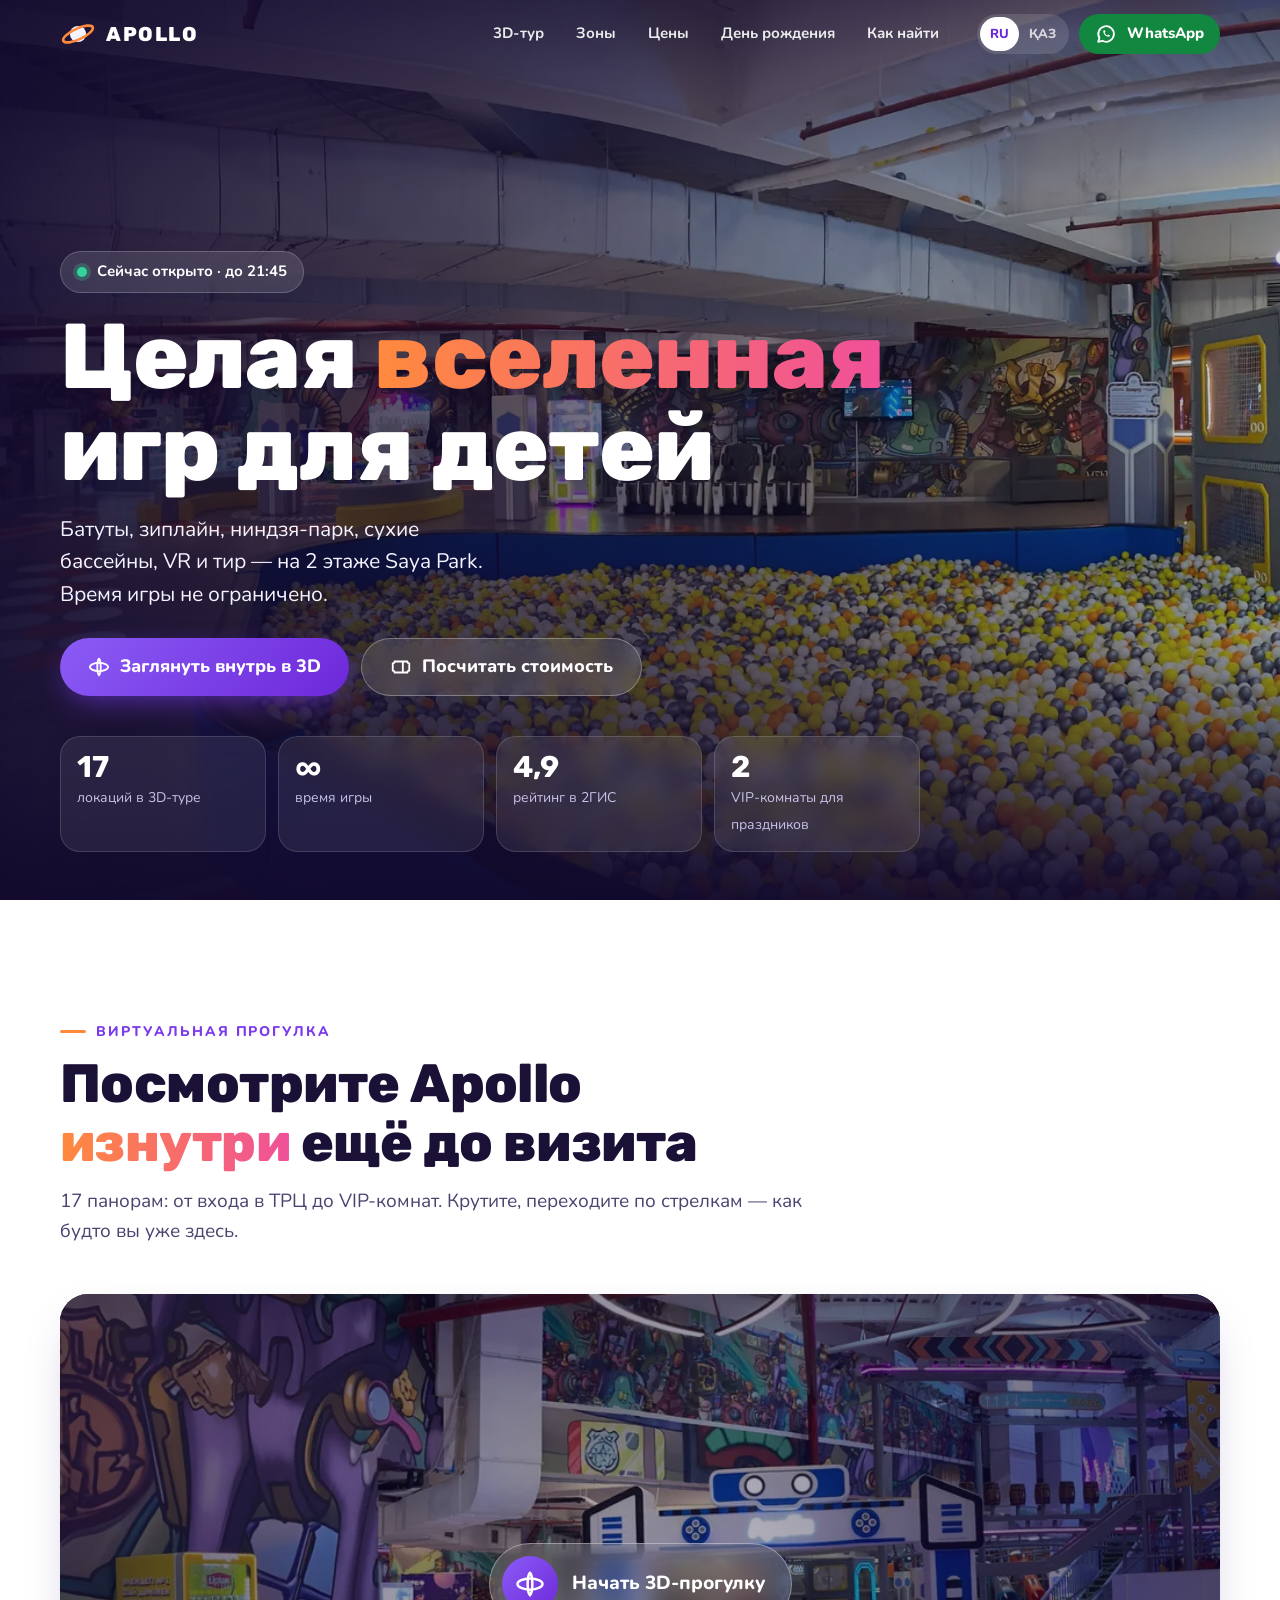
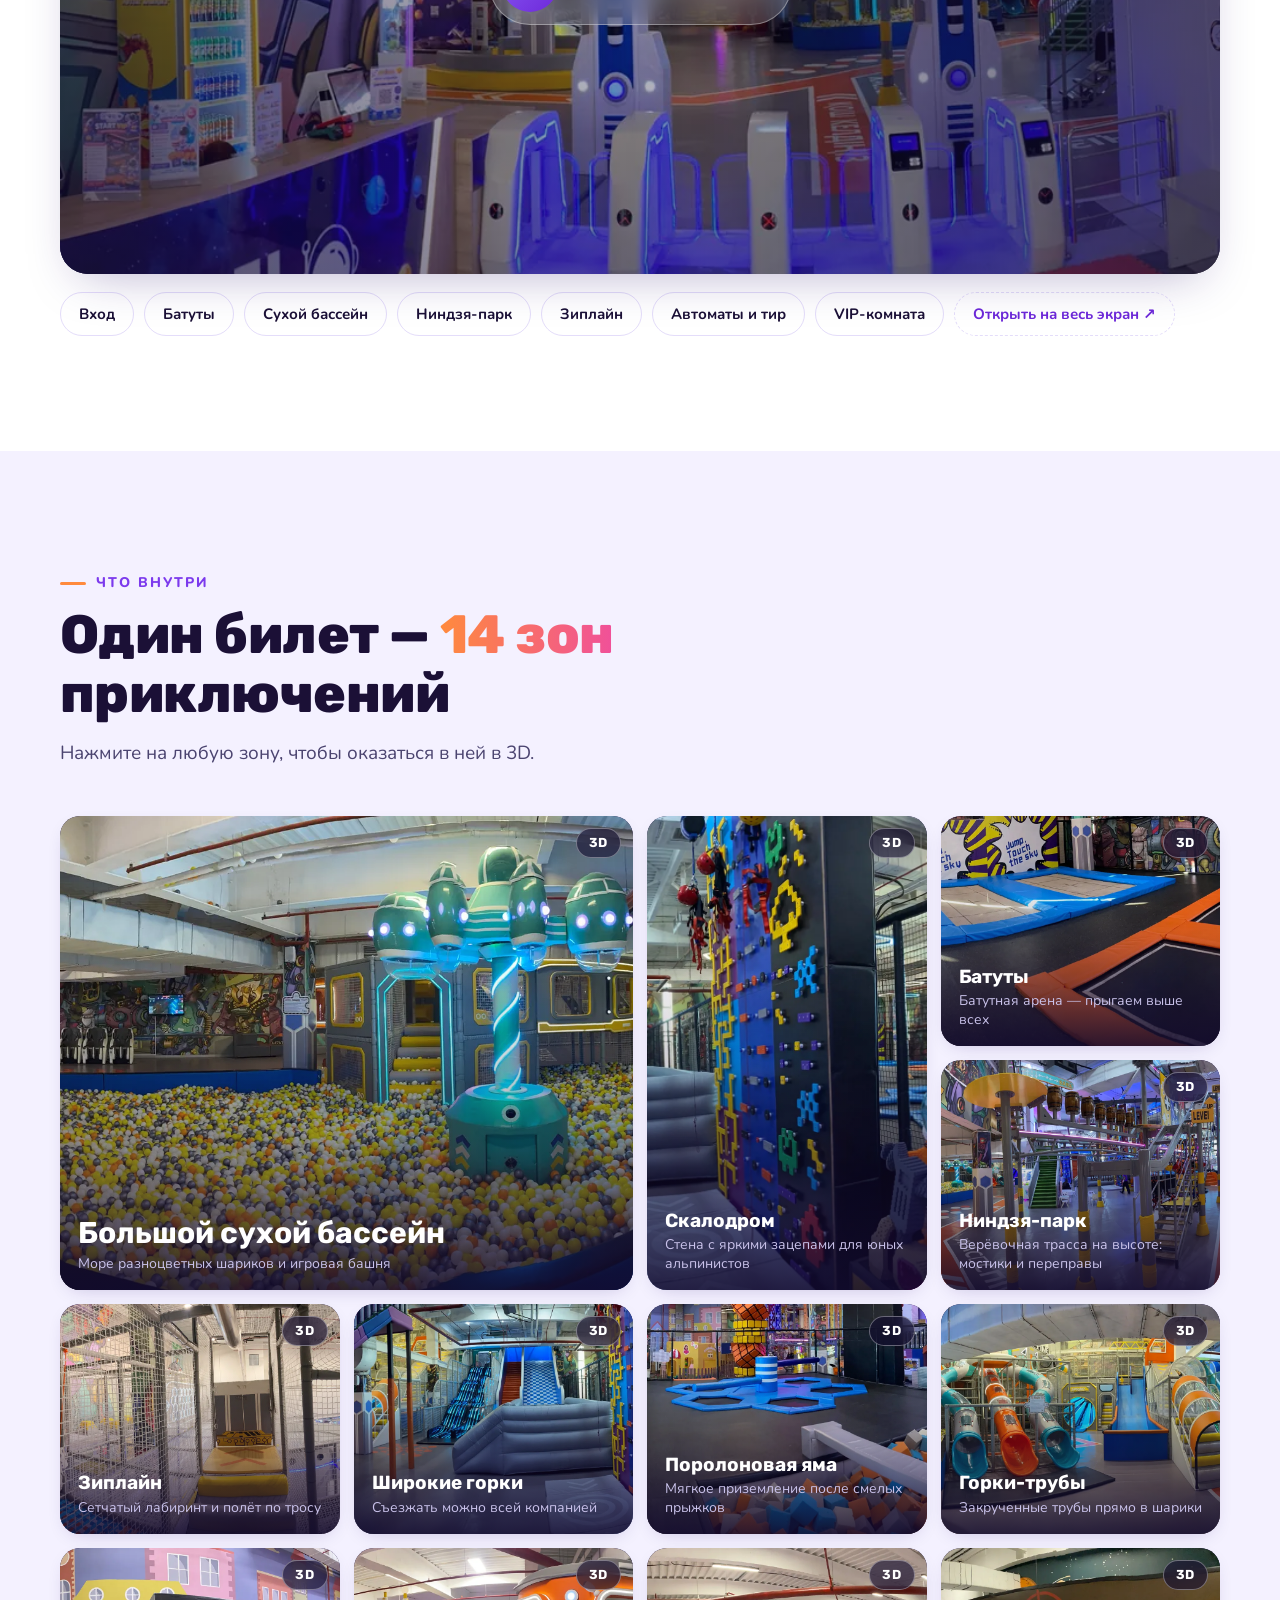
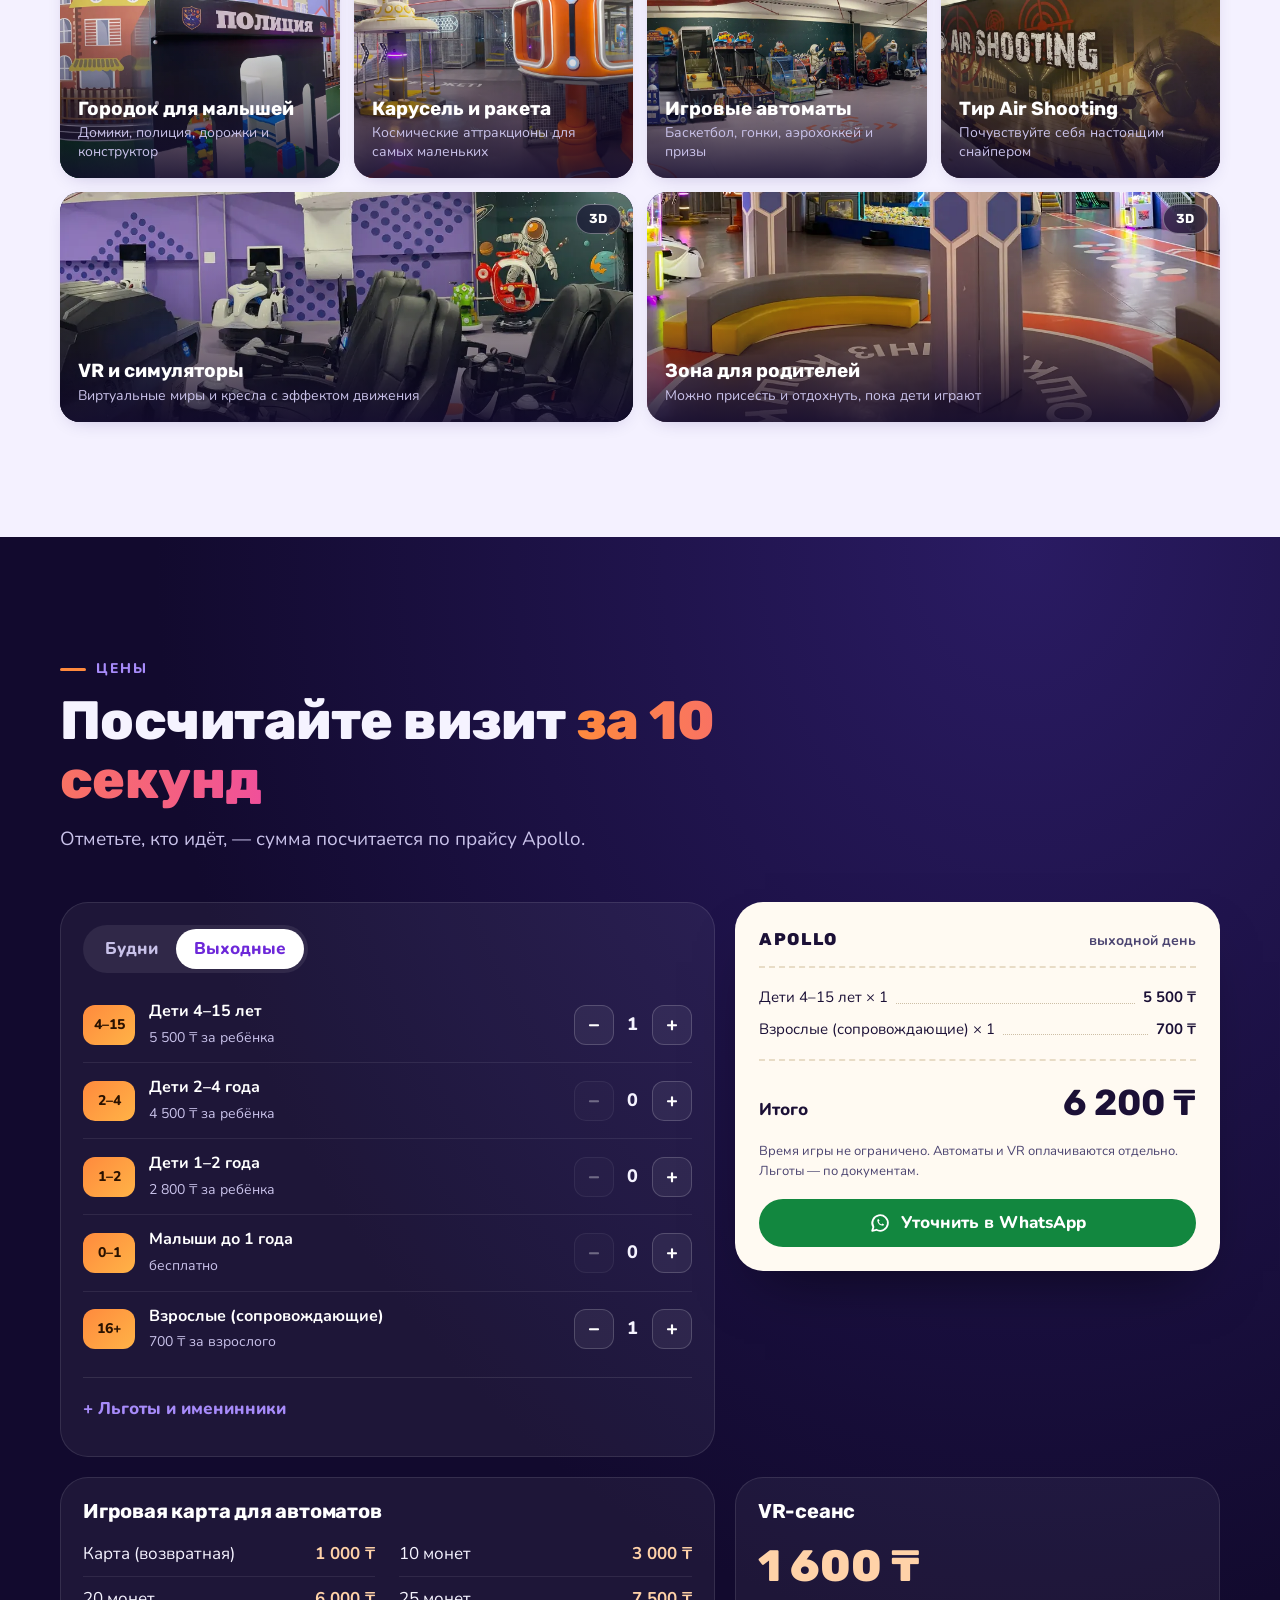
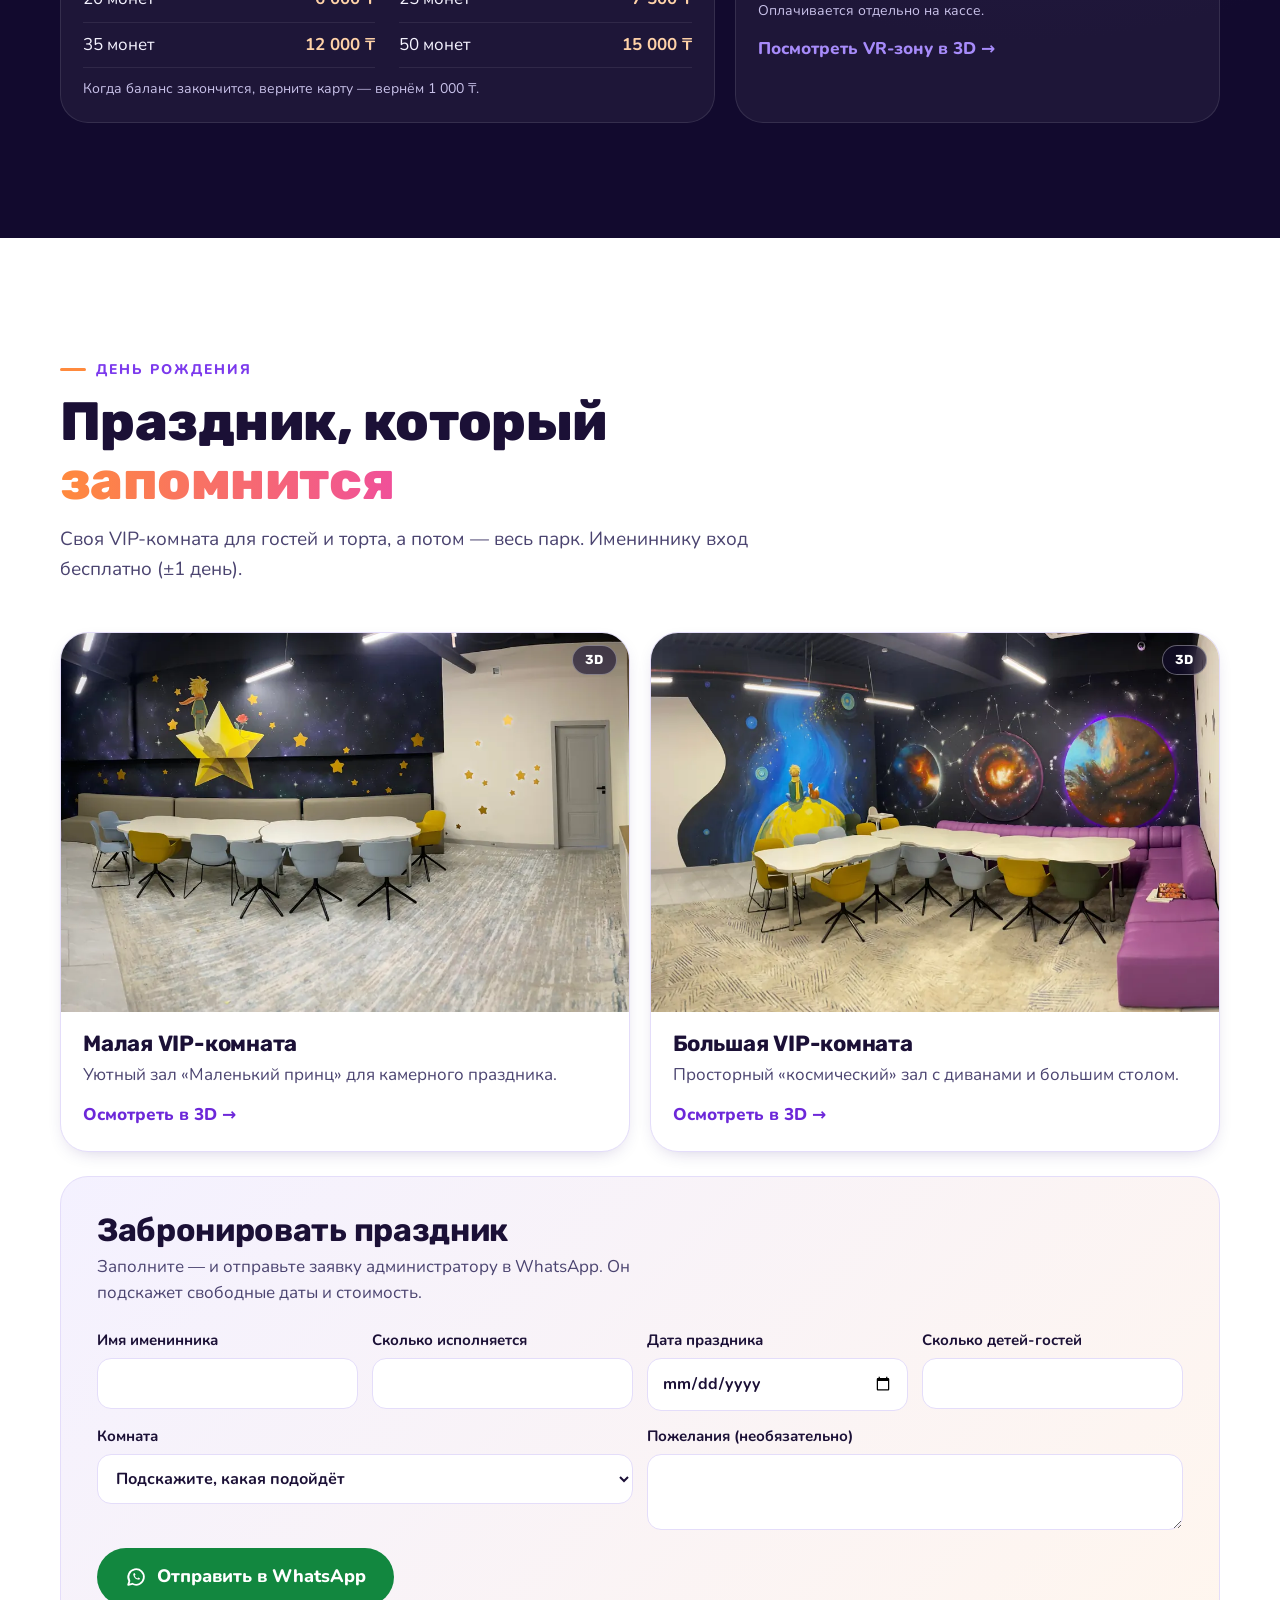
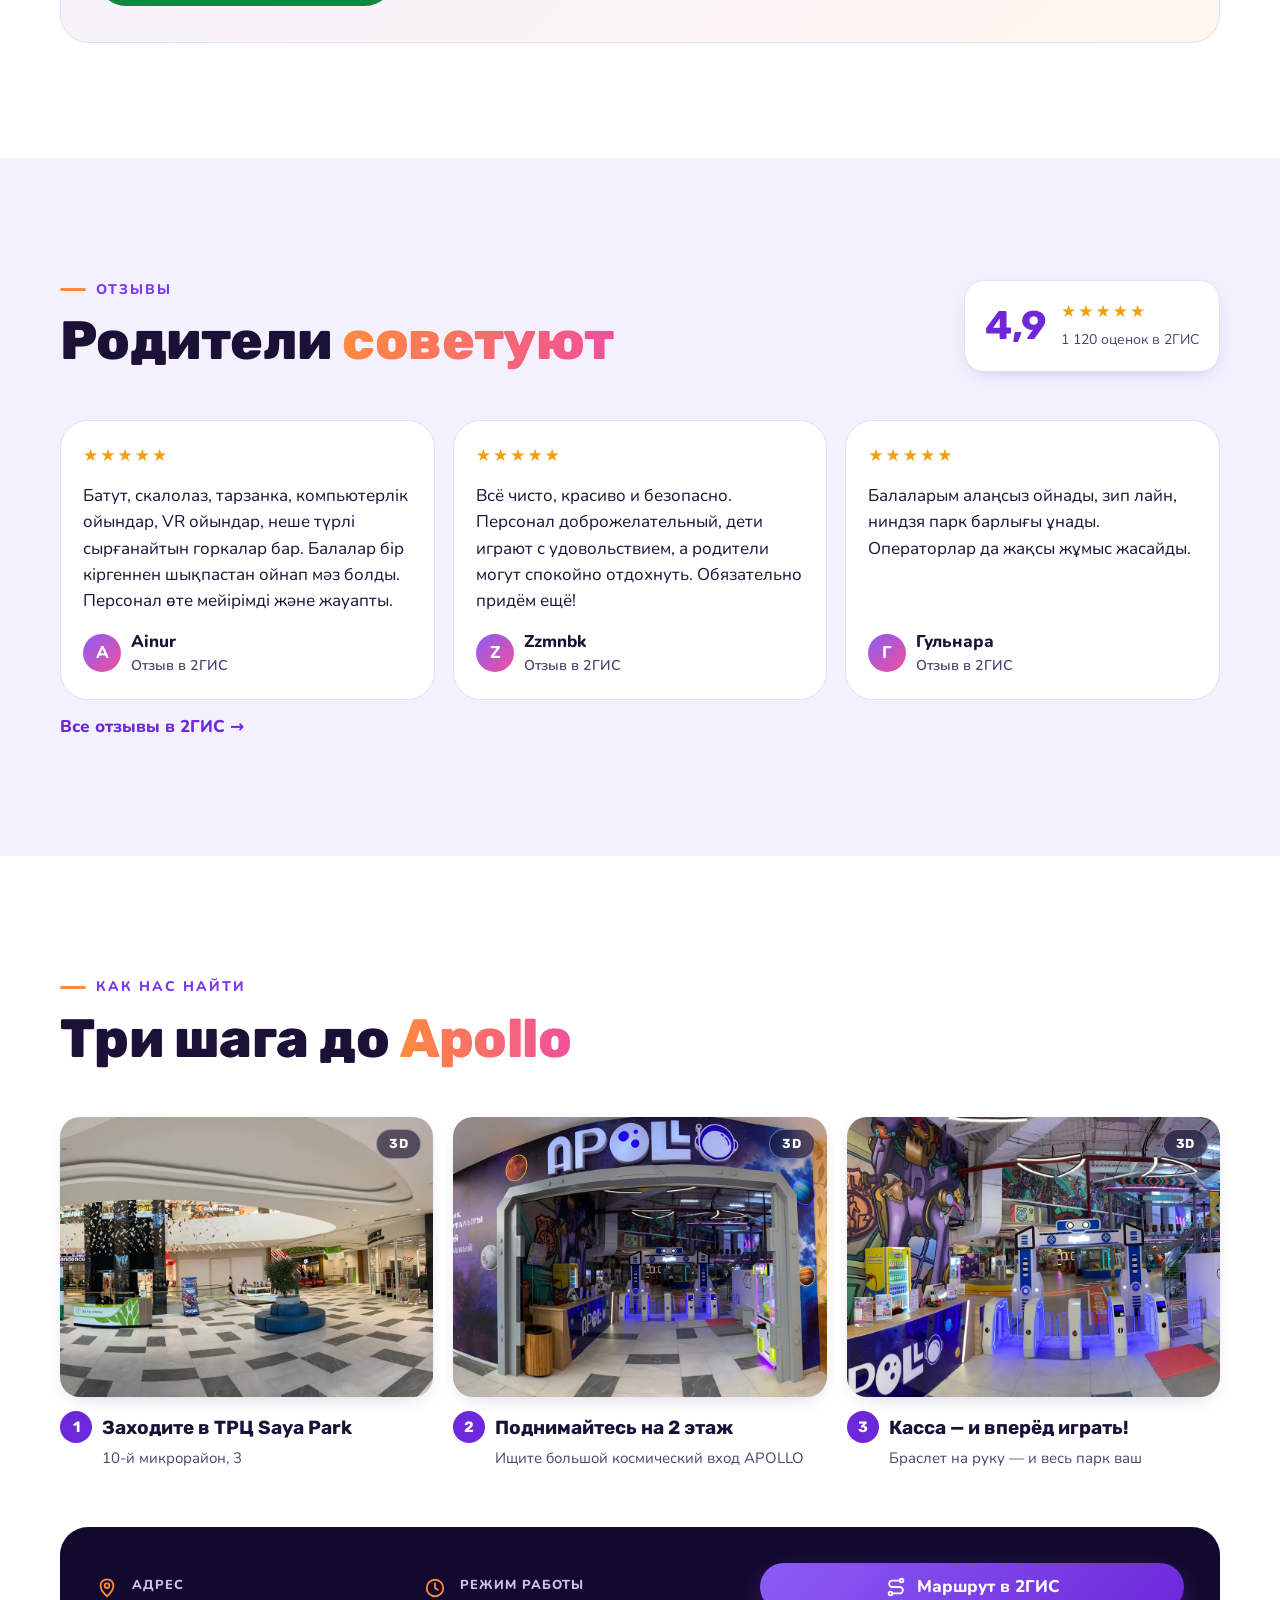
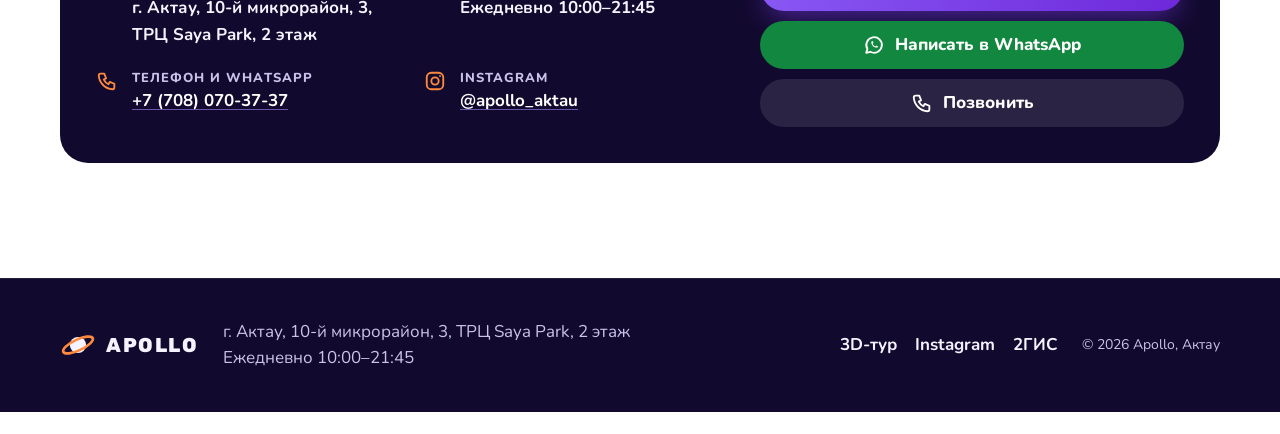
==== commit 2f0acd23: "Обновление сайта" ====
--- a/site/index.html
+++ b/site/index.html
@@ -3,183 +3,457 @@
 <head>
   <meta charset="utf-8">
   <meta name="viewport" content="width=device-width, initial-scale=1, viewport-fit=cover">
-  <title>Apollo — виртуальный тур</title>
-  <meta name="description" content="Виртуальный 3D-тур по семейному развлекательному центру Apollo в Актау, ТРЦ Сая Парк (Saya Park): батуты, сухие бассейны, зиплайн, игровые автоматы и VIP-комнаты для праздников.">
-  <meta name="theme-color" content="#0b0820">
-
-  <!--
-    ЗАМЕНИТЕ https://example.com на адрес вашего сайта (3 места ниже).
-    Для превью в WhatsApp/Telegram ссылка на картинку должна быть полной (с https://).
-  -->
+  <title>Apollo — детский развлекательный парк в Актау, Saya Park</title>
+  <meta name="description" content="Apollo — большой семейный парк развлечений на 2 этаже ТРЦ Saya Park в Актау: батуты, зиплайн, ниндзя-парк, сухие бассейны, VR, тир и VIP-комнаты для дня рождения. Посмотрите парк в 3D до визита.">
+  <meta name="theme-color" content="#120a2e">
+
+  <!-- ЗАМЕНИТЕ https://example.com на адрес сайта (4 места в этом блоке + JSON-LD ниже) -->
   <link rel="canonical" href="https://example.com/">
   <meta property="og:type" content="website">
   <meta property="og:site_name" content="Apollo">
   <meta property="og:locale" content="ru_RU">
-  <meta property="og:title" content="Apollo — виртуальный тур">
-  <meta property="og:description" content="Прогуляйтесь по Apollo, не выходя из дома. Актау, Сая Парк.">
+  <meta property="og:locale:alternate" content="kk_KZ">
+  <meta property="og:title" content="Apollo — детский парк развлечений в Актау">
+  <meta property="og:description" content="Батуты, зиплайн, ниндзя-парк, VR и VIP-комнаты для праздников. Saya Park, 2 этаж. Загляните внутрь в 3D!">
   <meta property="og:url" content="https://example.com/">
-  <meta property="og:image" content="https://example.com/assets/og-image.jpg">
+  <meta property="og:image" content="https://example.com/img/og.jpg">
   <meta property="og:image:width" content="1200">
   <meta property="og:image:height" content="630">
-  <meta property="og:image:alt" content="Apollo — виртуальный тур, Актау, Сая Парк">
   <meta name="twitter:card" content="summary_large_image">
 
-  <link rel="icon" href="assets/favicon.svg" type="image/svg+xml">
-  <link rel="apple-touch-icon" href="assets/apple-touch-icon.png">
+  <link rel="icon" href="tour/assets/favicon.svg" type="image/svg+xml">
+  <link rel="apple-touch-icon" href="tour/assets/apple-touch-icon.png">
 
   <link rel="preconnect" href="https://fonts.googleapis.com">
   <link rel="preconnect" href="https://fonts.gstatic.com" crossorigin>
-  <link rel="stylesheet" href="https://fonts.googleapis.com/css2?family=Nunito:wght@400;600;700;800&family=Unbounded:wght@500;700&display=swap">
-
-  <link rel="stylesheet" href="vendor/pannellum/pannellum.css">
-  <link rel="stylesheet" href="css/style.css">
+  <link rel="stylesheet" href="https://fonts.googleapis.com/css2?family=Nunito:wght@400;600;700;800&family=Rubik:wght@600;700;800&display=swap">
+  <link rel="preload" as="image" href="img/hero-strip-sm.webp" media="(max-width: 767px)">
+  <link rel="preload" as="image" href="img/hero-strip.webp" media="(min-width: 768px)">
+  <link rel="stylesheet" href="css/site.css">
+
+  <script type="application/ld+json">
+  {
+    "@context": "https://schema.org",
+    "@type": "AmusementPark",
+    "name": "Apollo",
+    "description": "Семейный развлекательный центр: батуты, зиплайн, ниндзя-парк, сухие бассейны, VR, тир, VIP-комнаты для дня рождения.",
+    "url": "https://example.com/",
+    "image": "https://example.com/img/og.jpg",
+    "telephone": "+77080703737",
+    "address": {
+      "@type": "PostalAddress",
+      "streetAddress": "10-й микрорайон, 3, ТРЦ Saya Park, 2 этаж",
+      "addressLocality": "Актау",
+      "addressCountry": "KZ"
+    },
+    "openingHoursSpecification": [{
+      "@type": "OpeningHoursSpecification",
+      "dayOfWeek": ["Monday","Tuesday","Wednesday","Thursday","Friday","Saturday","Sunday"],
+      "opens": "10:00",
+      "closes": "21:45"
+    }],
+    "sameAs": [
+      "https://www.instagram.com/apollo_aktau/",
+      "https://2gis.kz/aktau/firm/70000001102208360"
+    ],
+    "currenciesAccepted": "KZT"
+  }
+  </script>
 </head>
 <body>
-<div id="app" class="app">
-
-  <!-- Панорама -->
-  <div id="pano" class="pano" aria-label="Панорама"></div>
-
-  <!-- Верхняя панель -->
-  <header class="topbar">
-    <div class="brand">
-      <span class="brand-mark" aria-hidden="true">
-        <svg viewBox="0 0 32 32"><circle cx="16" cy="16" r="7" fill="currentColor"/><ellipse cx="16" cy="16" rx="14" ry="5" fill="none" stroke="currentColor" stroke-width="2" transform="rotate(-25 16 16)"/></svg>
-      </span>
-      <div class="brand-text">
-        <span class="brand-name" data-venue="name">Apollo</span>
-        <span id="sceneTitle" class="scene-title"></span>
-      </div>
-    </div>
-    <div class="topbar-actions">
-      <button id="langBtn" class="icon-btn lang-btn" type="button" hidden data-i18n-aria="language"></button>
-      <button id="infoBtn" class="icon-btn" type="button" data-i18n-aria="info" data-i18n-title="info">
-        <svg viewBox="0 0 24 24" aria-hidden="true"><circle cx="12" cy="12" r="9.5"/><path d="M12 11v6M12 7.5v.01"/></svg>
+<a class="skip" href="#main" data-i18n="skip">К содержимому</a>
+
+<!-- ============ ШАПКА ============ -->
+<header class="header" id="header">
+  <div class="wrap header-in">
+    <a class="logo" href="#top" aria-label="Apollo — наверх">
+      <svg viewBox="0 0 40 40" aria-hidden="true"><circle cx="20" cy="20" r="9" fill="#f5f3ff"/><ellipse cx="20" cy="20" rx="18" ry="6" fill="none" stroke="#ff8a3d" stroke-width="3" transform="rotate(-25 20 20)"/></svg>
+      <span>APOLLO</span>
+    </a>
+    <nav class="nav" id="nav" aria-label="Меню">
+      <a href="#tour" data-i18n="nav.tour">3D-тур</a>
+      <a href="#zones" data-i18n="nav.zones">Зоны</a>
+      <a href="#prices" data-i18n="nav.prices">Цены</a>
+      <a href="#party" data-i18n="nav.party">День рождения</a>
+      <a href="#find" data-i18n="nav.find">Как найти</a>
+    </nav>
+    <div class="header-actions">
+      <div class="lang" role="group" aria-label="Язык / Тіл">
+        <button type="button" data-lang="ru" aria-pressed="true">RU</button>
+        <button type="button" data-lang="kk" aria-pressed="false">ҚАЗ</button>
+      </div>
+      <a class="btn btn-wa btn-sm hide-sm" data-wa data-wa-text="wa.hello" target="_blank" rel="noopener">
+        <svg viewBox="0 0 24 24" aria-hidden="true"><use href="#i-wa"/></svg><span>WhatsApp</span>
+      </a>
+      <button class="burger" id="burger" type="button" aria-expanded="false" aria-controls="nav" aria-label="Меню" data-i18n-attr="aria-label:menu">
+        <span></span><span></span><span></span>
       </button>
-      <button id="fsBtn" class="icon-btn" type="button" data-i18n-aria="fullscreen" data-i18n-title="fullscreen">
-        <svg class="i-enter" viewBox="0 0 24 24" aria-hidden="true"><path d="M4 9V4h5M20 9V4h-5M4 15v5h5M20 15v5h-5"/></svg>
-        <svg class="i-exit" viewBox="0 0 24 24" aria-hidden="true"><path d="M9 4v5H4M15 4v5h5M9 20v-5H4M15 20v-5h5"/></svg>
+    </div>
+  </div>
+</header>
+
+<main id="main">
+
+<!-- ============ ПЕРВЫЙ ЭКРАН ============ -->
+<section class="hero" id="top">
+  <div class="hero-pano" aria-hidden="true">
+    <picture>
+      <source media="(max-width: 767px)" srcset="img/hero-strip-sm.webp">
+      <img src="img/hero-strip.webp" alt="" width="5587" height="1100" fetchpriority="high">
+    </picture>
+  </div>
+  <div class="hero-shade" aria-hidden="true"></div>
+  <div class="wrap hero-in">
+    <p class="status" id="status"><i></i><span data-i18n="hours.loading">Saya Park, 2 этаж</span></p>
+    <h1 class="hero-title" data-i18n-html="hero.title">Целая <em>вселенная</em> игр&nbsp;для&nbsp;детей</h1>
+    <p class="hero-sub" data-i18n="hero.sub">Батуты, зиплайн, ниндзя-парк, сухие бассейны, VR и тир — на 2 этаже Saya Park. Время игры не ограничено.</p>
+    <div class="hero-cta">
+      <a class="btn btn-primary btn-lg" href="#tour">
+        <svg viewBox="0 0 24 24" aria-hidden="true"><use href="#i-360"/></svg>
+        <span data-i18n="hero.cta3d">Заглянуть внутрь в 3D</span>
+      </a>
+      <a class="btn btn-glass btn-lg" href="#prices">
+        <svg viewBox="0 0 24 24" aria-hidden="true"><use href="#i-ticket"/></svg>
+        <span data-i18n="hero.ctaPrice">Посчитать стоимость</span>
+      </a>
+    </div>
+    <ul class="hero-facts">
+      <li><b>17</b><span data-i18n="facts.locations">локаций в 3D-туре</span></li>
+      <li><b>∞</b><span data-i18n="facts.time">время игры</span></li>
+      <li><b data-rating>4,9</b><span data-i18n="facts.rating">рейтинг в 2ГИС</span></li>
+      <li><b>2</b><span data-i18n="facts.vip">VIP-комнаты для праздников</span></li>
+    </ul>
+  </div>
+</section>
+
+<!-- ============ 3D-ТУР ============ -->
+<section class="section" id="tour">
+  <div class="wrap">
+    <div class="sec-head">
+      <p class="kicker" data-i18n="tour.kicker">Виртуальная прогулка</p>
+      <h2 data-i18n-html="tour.title">Посмотрите Apollo <em>изнутри</em> ещё до&nbsp;визита</h2>
+      <p class="lead" data-i18n="tour.lead">17 панорам: от входа в ТРЦ до VIP-комнат. Крутите, переходите по стрелкам — как будто вы уже здесь.</p>
+    </div>
+
+    <div class="tour-frame" id="tourFrame">
+      <button class="tour-poster" id="tourPoster" type="button" data-scene="03-entrance">
+        <img src="img/way-reception.webp" alt="" loading="lazy" width="1000" height="750">
+        <span class="tour-play">
+          <span class="tour-play-ico"><svg viewBox="0 0 24 24" aria-hidden="true"><use href="#i-360"/></svg></span>
+          <span data-i18n="tour.start">Начать 3D-прогулку</span>
+        </span>
       </button>
     </div>
-  </header>
-
-  <!-- Нижняя навигация -->
-  <nav class="scene-nav" aria-label="Навигация по локациям">
-    <button id="prevBtn" class="icon-btn" type="button" data-i18n-aria="prev" data-i18n-title="prev">
-      <svg viewBox="0 0 24 24" aria-hidden="true"><path d="M15 5l-7 7 7 7"/></svg>
-    </button>
-    <button id="listBtn" class="pill-btn" type="button" aria-controls="drawer" aria-expanded="false">
-      <svg viewBox="0 0 24 24" aria-hidden="true"><rect x="3.5" y="3.5" width="7" height="7" rx="1.5"/><rect x="13.5" y="3.5" width="7" height="7" rx="1.5"/><rect x="3.5" y="13.5" width="7" height="7" rx="1.5"/><rect x="13.5" y="13.5" width="7" height="7" rx="1.5"/></svg>
-      <span data-i18n="locations">Локации</span>
-      <span id="counter" class="counter"></span>
-    </button>
-    <button id="nextBtn" class="icon-btn" type="button" data-i18n-aria="next" data-i18n-title="next">
-      <svg viewBox="0 0 24 24" aria-hidden="true"><path d="M9 5l7 7-7 7"/></svg>
-    </button>
-  </nav>
-
-  <!-- Список локаций -->
-  <div id="scrim" class="scrim" hidden></div>
-  <aside id="drawer" class="drawer" aria-hidden="true" aria-labelledby="drawerTitle">
-    <div class="sheet-handle" aria-hidden="true"></div>
-    <div class="drawer-head">
-      <h2 id="drawerTitle" data-i18n="allLocations">Все локации</h2>
-      <button class="icon-btn ghost" type="button" data-close data-i18n-aria="close">
-        <svg viewBox="0 0 24 24" aria-hidden="true"><path d="M6 6l12 12M18 6L6 18"/></svg>
+
+    <div class="tour-chips" role="group" aria-label="Быстрый переход" data-i18n-attr="aria-label:tour.quick">
+      <button type="button" class="chip" data-scene="02-apollo-entrance" data-i18n="tour.c.entrance">Вход</button>
+      <button type="button" class="chip" data-scene="06-batut" data-i18n="tour.c.trampoline">Батуты</button>
+      <button type="button" class="chip" data-scene="08-bigdryballpool" data-i18n="tour.c.ballpool">Сухой бассейн</button>
+      <button type="button" class="chip" data-scene="04-nachalo" data-i18n="tour.c.ninja">Ниндзя-парк</button>
+      <button type="button" class="chip" data-scene="11-zipline" data-i18n="tour.c.zipline">Зиплайн</button>
+      <button type="button" class="chip" data-scene="13-2ndfloor-2" data-i18n="tour.c.arcade">Автоматы и тир</button>
+      <button type="button" class="chip" data-scene="17-vip2big" data-i18n="tour.c.vip">VIP-комната</button>
+      <a class="chip chip-link" href="tour/" data-i18n="tour.full">Открыть на весь экран ↗</a>
+    </div>
+  </div>
+</section>
+
+<!-- ============ ЗОНЫ ============ -->
+<section class="section section-soft" id="zones">
+  <div class="wrap">
+    <div class="sec-head">
+      <p class="kicker" data-i18n="zones.kicker">Что внутри</p>
+      <h2 data-i18n-html="zones.title">Один билет — <em>14 зон</em> приключений</h2>
+      <p class="lead" data-i18n="zones.lead">Нажмите на любую зону, чтобы оказаться в ней в 3D.</p>
+    </div>
+    <div class="zones">
+      <a class="zone zone-xl" href="tour/#08-bigdryballpool">
+        <img src="img/zone-ballpool.webp" alt="Большой сухой бассейн" loading="lazy" width="1000" height="750" data-i18n-attr="alt:z.ballpool">
+        <span class="zone-3d">3D</span>
+        <span class="zone-txt"><b data-i18n="z.ballpool">Большой сухой бассейн</b><small data-i18n="z.ballpool.d">Море разноцветных шариков и игровая башня</small></span>
+      </a>
+      <a class="zone zone-tall" href="tour/#05-vatrushka">
+        <img src="img/zone-climb.webp" alt="Скалодром" loading="lazy" width="720" height="960" data-i18n-attr="alt:z.climb">
+        <span class="zone-3d">3D</span>
+        <span class="zone-txt"><b data-i18n="z.climb">Скалодром</b><small data-i18n="z.climb.d">Стена с яркими зацепами для юных альпинистов</small></span>
+      </a>
+      <a class="zone" href="tour/#06-batut">
+        <img src="img/zone-trampoline.webp" alt="Батуты" loading="lazy" width="1000" height="750" data-i18n-attr="alt:z.trampoline">
+        <span class="zone-3d">3D</span>
+        <span class="zone-txt"><b data-i18n="z.trampoline">Батуты</b><small data-i18n="z.trampoline.d">Батутная арена — прыгаем выше всех</small></span>
+      </a>
+      <a class="zone" href="tour/#04-nachalo">
+        <img src="img/zone-ninja.webp" alt="Ниндзя-парк" loading="lazy" width="1000" height="750" data-i18n-attr="alt:z.ninja">
+        <span class="zone-3d">3D</span>
+        <span class="zone-txt"><b data-i18n="z.ninja">Ниндзя-парк</b><small data-i18n="z.ninja.d">Верёвочная трасса на высоте: мостики и переправы</small></span>
+      </a>
+      <a class="zone" href="tour/#11-zipline">
+        <img src="img/zone-zipline.webp" alt="Зиплайн" loading="lazy" width="1000" height="750" data-i18n-attr="alt:z.zipline">
+        <span class="zone-3d">3D</span>
+        <span class="zone-txt"><b data-i18n="z.zipline">Зиплайн</b><small data-i18n="z.zipline.d">Сетчатый лабиринт и полёт по тросу</small></span>
+      </a>
+      <a class="zone" href="tour/#05-vatrushka">
+        <img src="img/zone-slides.webp" alt="Горки" loading="lazy" width="1000" height="750" data-i18n-attr="alt:z.slides">
+        <span class="zone-3d">3D</span>
+        <span class="zone-txt"><b data-i18n="z.slides">Широкие горки</b><small data-i18n="z.slides.d">Съезжать можно всей компанией</small></span>
+      </a>
+      <a class="zone" href="tour/#06-batut">
+        <img src="img/zone-foam.webp" alt="Поролоновая яма" loading="lazy" width="1000" height="750" data-i18n-attr="alt:z.foam">
+        <span class="zone-3d">3D</span>
+        <span class="zone-txt"><b data-i18n="z.foam">Поролоновая яма</b><small data-i18n="z.foam.d">Мягкое приземление после смелых прыжков</small></span>
+      </a>
+      <a class="zone" href="tour/#08-bigdryballpool">
+        <img src="img/zone-tubes.webp" alt="Горки-трубы" loading="lazy" width="1000" height="750" data-i18n-attr="alt:z.tubes">
+        <span class="zone-3d">3D</span>
+        <span class="zone-txt"><b data-i18n="z.tubes">Горки-трубы</b><small data-i18n="z.tubes.d">Закрученные трубы прямо в шарики</small></span>
+      </a>
+      <a class="zone" href="tour/#07-detskaya">
+        <img src="img/zone-town.webp" alt="Детский городок" loading="lazy" width="1000" height="750" data-i18n-attr="alt:z.town">
+        <span class="zone-3d">3D</span>
+        <span class="zone-txt"><b data-i18n="z.town">Городок для малышей</b><small data-i18n="z.town.d">Домики, полиция, дорожки и конструктор</small></span>
+      </a>
+      <a class="zone" href="tour/#09-karusel">
+        <img src="img/zone-carousel.webp" alt="Карусель и ракета" loading="lazy" width="1000" height="750" data-i18n-attr="alt:z.carousel">
+        <span class="zone-3d">3D</span>
+        <span class="zone-txt"><b data-i18n="z.carousel">Карусель и ракета</b><small data-i18n="z.carousel.d">Космические аттракционы для самых маленьких</small></span>
+      </a>
+      <a class="zone" href="tour/#13-2ndfloor-2">
+        <img src="img/zone-arcade.webp" alt="Игровые автоматы" loading="lazy" width="1000" height="750" data-i18n-attr="alt:z.arcade">
+        <span class="zone-3d">3D</span>
+        <span class="zone-txt"><b data-i18n="z.arcade">Игровые автоматы</b><small data-i18n="z.arcade.d">Баскетбол, гонки, аэрохоккей и призы</small></span>
+      </a>
+      <a class="zone" href="tour/#13-2ndfloor-2">
+        <img src="img/zone-shooting.webp" alt="Тир" loading="lazy" width="1000" height="750" data-i18n-attr="alt:z.shooting">
+        <span class="zone-3d">3D</span>
+        <span class="zone-txt"><b data-i18n="z.shooting">Тир Air Shooting</b><small data-i18n="z.shooting.d">Почувствуйте себя настоящим снайпером</small></span>
+      </a>
+      <a class="zone zone-wide" href="tour/#15-2ndfloor-4">
+        <img src="img/zone-vr.webp" alt="VR и симуляторы" loading="lazy" width="1000" height="750" data-i18n-attr="alt:z.vr">
+        <span class="zone-3d">3D</span>
+        <span class="zone-txt"><b data-i18n="z.vr">VR и симуляторы</b><small data-i18n="z.vr.d">Виртуальные миры и кресла с эффектом движения</small></span>
+      </a>
+      <a class="zone zone-wide" href="tour/#10-parentschillzone">
+        <img src="img/zone-parents.webp" alt="Зона для родителей" loading="lazy" width="1000" height="750" data-i18n-attr="alt:z.parents">
+        <span class="zone-3d">3D</span>
+        <span class="zone-txt"><b data-i18n="z.parents">Зона для родителей</b><small data-i18n="z.parents.d">Можно присесть и отдохнуть, пока дети играют</small></span>
+      </a>
+    </div>
+  </div>
+</section>
+
+<!-- ============ ЦЕНЫ ============ -->
+<section class="section section-dark" id="prices">
+  <div class="wrap">
+    <div class="sec-head">
+      <p class="kicker" data-i18n="prices.kicker">Цены</p>
+      <h2 data-i18n-html="prices.title">Посчитайте визит <em>за 10 секунд</em></h2>
+      <p class="lead" data-i18n="prices.lead">Отметьте, кто идёт, — сумма посчитается по прайсу Apollo.</p>
+    </div>
+
+    <div class="calc">
+      <div class="calc-main">
+        <div class="seg" role="radiogroup" aria-label="День недели" data-i18n-attr="aria-label:prices.day">
+          <button type="button" role="radio" data-day="0" aria-checked="true" data-i18n="prices.weekday">Будни</button>
+          <button type="button" role="radio" data-day="1" aria-checked="false" data-i18n="prices.weekend">Выходные</button>
+        </div>
+        <ul class="calc-rows" id="calcRows"></ul>
+        <details class="perks">
+          <summary data-i18n="prices.perks">Льготы и именинники</summary>
+          <ul class="calc-rows" id="perkRows"></ul>
+        </details>
+      </div>
+      <aside class="receipt" aria-live="polite">
+        <p class="receipt-head"><span>APOLLO</span><span id="rDay"></span></p>
+        <ul class="receipt-list" id="rList"></ul>
+        <p class="receipt-total"><span data-i18n="prices.total">Итого</span><b id="rTotal">0 ₸</b></p>
+        <p class="receipt-note" data-price-note></p>
+        <a class="btn btn-wa btn-block" id="rSend" target="_blank" rel="noopener">
+          <svg viewBox="0 0 24 24" aria-hidden="true"><use href="#i-wa"/></svg>
+          <span data-i18n="prices.send">Уточнить в WhatsApp</span>
+        </a>
+      </aside>
+    </div>
+
+    <div class="price-extra">
+      <div class="pcard">
+        <h3 data-game-title>Игровая карта для автоматов</h3>
+        <ul class="ptable" id="gameRows"></ul>
+        <p class="muted small" data-game-note></p>
+      </div>
+      <div class="pcard pcard-vr">
+        <h3 data-vr-title>VR-сеанс</h3>
+        <p class="pbig" data-vr-price>1 600 ₸</p>
+        <p class="muted small" data-vr-note></p>
+        <a class="link-arrow" href="tour/#15-2ndfloor-4" data-i18n="prices.vr3d">Посмотреть VR-зону в 3D →</a>
+      </div>
+    </div>
+  </div>
+</section>
+
+<!-- ============ ДЕНЬ РОЖДЕНИЯ ============ -->
+<section class="section" id="party">
+  <div class="wrap">
+    <div class="sec-head">
+      <p class="kicker" data-i18n="party.kicker">День рождения</p>
+      <h2 data-i18n-html="party.title">Праздник, который <em>запомнится</em></h2>
+      <p class="lead" data-i18n="party.lead">Своя VIP-комната для гостей и торта, а потом — весь парк. Имениннику вход бесплатно (±1 день).</p>
+    </div>
+
+    <div class="vips">
+      <article class="vip">
+        <a class="vip-img" href="tour/#16-vip1small" aria-label="Малая VIP-комната в 3D" data-i18n-attr="aria-label:party.small3d">
+          <img src="img/vip-small.webp" alt="" loading="lazy" width="1000" height="667">
+          <span class="zone-3d">3D</span>
+        </a>
+        <div class="vip-body">
+          <h3 data-i18n="party.small">Малая VIP-комната</h3>
+          <p class="muted" data-i18n="party.small.d">Уютный зал «Маленький принц» для камерного праздника.</p>
+          <a class="link-arrow" href="tour/#16-vip1small" data-i18n="party.look">Осмотреть в 3D →</a>
+        </div>
+      </article>
+      <article class="vip">
+        <a class="vip-img" href="tour/#17-vip2big" aria-label="Большая VIP-комната в 3D" data-i18n-attr="aria-label:party.big3d">
+          <img src="img/vip-big.webp" alt="" loading="lazy" width="1000" height="667">
+          <span class="zone-3d">3D</span>
+        </a>
+        <div class="vip-body">
+          <h3 data-i18n="party.big">Большая VIP-комната</h3>
+          <p class="muted" data-i18n="party.big.d">Просторный «космический» зал с диванами и большим столом.</p>
+          <a class="link-arrow" href="tour/#17-vip2big" data-i18n="party.look">Осмотреть в 3D →</a>
+        </div>
+      </article>
+    </div>
+
+    <form class="book" id="bookForm" novalidate>
+      <div class="book-head">
+        <h3 data-i18n="book.title">Забронировать праздник</h3>
+        <p class="muted" data-i18n="book.lead">Заполните — и отправьте заявку администратору в WhatsApp. Он подскажет свободные даты и стоимость.</p>
+      </div>
+      <div class="book-grid">
+        <label><span data-i18n="book.name">Имя именинника</span><input name="name" autocomplete="off" required></label>
+        <label><span data-i18n="book.age">Сколько исполняется</span><input name="age" type="number" min="1" max="18" inputmode="numeric"></label>
+        <label><span data-i18n="book.date">Дата праздника</span><input name="date" type="date" required></label>
+        <label><span data-i18n="book.guests">Сколько детей-гостей</span><input name="guests" type="number" min="1" max="60" inputmode="numeric"></label>
+        <label class="span2"><span data-i18n="book.room">Комната</span>
+          <select name="room">
+            <option value="any" data-i18n="book.room.any">Подскажите, какая подойдёт</option>
+            <option value="small" data-i18n="party.small">Малая VIP-комната</option>
+            <option value="big" data-i18n="party.big">Большая VIP-комната</option>
+          </select>
+        </label>
+        <label class="span2"><span data-i18n="book.comment">Пожелания (необязательно)</span><textarea name="comment" rows="2"></textarea></label>
+      </div>
+      <p class="form-error" id="bookError" role="alert" hidden data-i18n="book.error">Укажите имя именинника и дату праздника.</p>
+      <button class="btn btn-wa btn-lg" type="submit">
+        <svg viewBox="0 0 24 24" aria-hidden="true"><use href="#i-wa"/></svg>
+        <span data-i18n="book.send">Отправить в WhatsApp</span>
       </button>
-    </div>
-    <div id="sceneList" class="scene-list"></div>
-  </aside>
-
-  <!-- О заведении -->
-  <aside id="infoCard" class="card info-card" aria-hidden="true" aria-labelledby="infoTitle">
-    <div class="card-head">
-      <div>
-        <h2 id="infoTitle" data-venue="name">Apollo</h2>
-        <p class="muted" data-venue="tagline"></p>
-      </div>
-      <button class="icon-btn ghost" type="button" data-close data-i18n-aria="close">
-        <svg viewBox="0 0 24 24" aria-hidden="true"><path d="M6 6l12 12M18 6L6 18"/></svg>
-      </button>
-    </div>
-    <dl class="contacts">
-      <div class="contact-row">
-        <svg viewBox="0 0 24 24" aria-hidden="true"><path d="M12 21s-7-6.1-7-11.5A7 7 0 0 1 19 9.5C19 14.9 12 21 12 21z"/><circle cx="12" cy="9.5" r="2.5"/></svg>
-        <div><dt data-i18n="address">Адрес</dt><dd data-venue="address"></dd></div>
-      </div>
-      <div class="contact-row">
-        <svg viewBox="0 0 24 24" aria-hidden="true"><circle cx="12" cy="12" r="9"/><path d="M12 7v5l3 2"/></svg>
-        <div><dt data-i18n="hours">Часы работы</dt><dd data-venue="hours"></dd></div>
-      </div>
-      <div class="contact-row">
-        <svg viewBox="0 0 24 24" aria-hidden="true"><path d="M5 4h4l2 5-2.5 1.5a11 11 0 0 0 5 5L15 13l5 2v4a2 2 0 0 1-2 2A16 16 0 0 1 3 6a2 2 0 0 1 2-2"/></svg>
-        <div><dt data-i18n="phone">Телефон</dt><dd><a data-venue-phone></a></dd></div>
-      </div>
-    </dl>
-    <div class="card-actions">
-      <a class="btn btn-primary" data-venue-map target="_blank" rel="noopener">
-        <svg viewBox="0 0 24 24" aria-hidden="true"><path d="M9 4L3 6v14l6-2 6 2 6-2V4l-6 2-6-2zM9 4v14M15 6v14"/></svg>
-        <span data-i18n="openMap">Открыть в 2ГИС</span>
-      </a>
-      <a class="btn btn-ghost" data-venue-call>
-        <svg viewBox="0 0 24 24" aria-hidden="true"><path d="M5 4h4l2 5-2.5 1.5a11 11 0 0 0 5 5L15 13l5 2v4a2 2 0 0 1-2 2A16 16 0 0 1 3 6a2 2 0 0 1 2-2"/></svg>
-        <span data-i18n="call">Позвонить</span>
-      </a>
-      <a class="btn btn-ghost btn-wa" data-venue-whatsapp target="_blank" rel="noopener">
-        <svg viewBox="0 0 24 24" aria-hidden="true"><path d="M3.5 20.5l1.3-4.2A8.5 8.5 0 1 1 8 19.4z"/><path d="M9 8.5c0 3.5 2.5 6.5 6.5 6.5l1-1.5-2-1-1 1c-1.3-.5-2.5-1.7-3-3l1-1-1-2z" fill="currentColor" stroke="none"/></svg>
-        <span data-i18n="whatsapp">WhatsApp</span>
-      </a>
-      <a class="btn btn-ghost btn-ig" data-venue-instagram target="_blank" rel="noopener">
-        <svg viewBox="0 0 24 24" aria-hidden="true"><rect x="3" y="3" width="18" height="18" rx="5"/><circle cx="12" cy="12" r="4"/><path d="M17.5 6.5v.01"/></svg>
-        <span data-i18n="instagram">Instagram</span>
-      </a>
-    </div>
-  </aside>
-
-  <!-- Карточка инфо-метки -->
-  <aside id="hsCard" class="card hs-card" aria-hidden="true" aria-live="polite">
-    <div class="card-head">
-      <h2 id="hsTitle"></h2>
-      <button class="icon-btn ghost" type="button" data-close data-i18n-aria="close">
-        <svg viewBox="0 0 24 24" aria-hidden="true"><path d="M6 6l12 12M18 6L6 18"/></svg>
-      </button>
-    </div>
-    <p id="hsDesc" class="muted"></p>
-  </aside>
-
-  <div id="toast" class="toast" role="status" aria-live="polite"></div>
-
-  <!-- Приветственный экран -->
-  <section id="welcome" class="welcome" aria-labelledby="welcomeTitle">
-    <div class="welcome-inner">
-      <div class="welcome-logo" aria-hidden="true">
-        <svg viewBox="0 0 64 64"><defs><linearGradient id="wg" x1="0" y1="0" x2="1" y2="1"><stop offset="0" stop-color="#c4b5fd"/><stop offset="1" stop-color="#7c3aed"/></linearGradient></defs><circle cx="32" cy="32" r="14" fill="url(#wg)"/><ellipse cx="32" cy="32" rx="29" ry="10" fill="none" stroke="#ff8a3d" stroke-width="3" transform="rotate(-25 32 32)"/><circle cx="56" cy="20" r="3" fill="#ff8a3d"/></svg>
-      </div>
-      <p class="welcome-kicker" data-venue="tagline">Семейный развлекательный центр</p>
-      <h1 id="welcomeTitle" class="welcome-title" data-venue="name">Apollo</h1>
-      <p class="welcome-sub">
-        <svg viewBox="0 0 24 24" aria-hidden="true"><path d="M12 21s-7-6.1-7-11.5A7 7 0 0 1 19 9.5C19 14.9 12 21 12 21z"/><circle cx="12" cy="9.5" r="2.5"/></svg>
-        <span data-venue="subtitle">Актау, Сая Парк</span>
-      </p>
-      <button id="startBtn" class="btn btn-primary btn-xl" type="button">
-        <svg viewBox="0 0 24 24" aria-hidden="true"><path d="M8 5.5v13l10-6.5z" fill="currentColor"/></svg>
-        <span data-i18n="start">Начать тур</span>
-      </button>
-      <p id="welcomeStatus" class="welcome-status" aria-live="polite"></p>
-      <div class="welcome-contacts">
-        <span data-venue="address"></span>
-        <a data-venue-phone></a>
-        <a data-venue-map target="_blank" rel="noopener" data-i18n="openMap">Открыть в 2ГИС</a>
-        <a data-venue-whatsapp target="_blank" rel="noopener" data-i18n="whatsapp">WhatsApp</a>
-        <a data-venue-instagram target="_blank" rel="noopener" data-i18n="instagram">Instagram</a>
-      </div>
-    </div>
-  </section>
-</div>
-
-<noscript><p style="padding:24px;color:#fff;background:#0b0820">Для просмотра виртуального тура включите JavaScript.</p></noscript>
-
-<script src="vendor/pannellum/pannellum.js"></script>
-<script src="js/app.js"></script>
+    </form>
+  </div>
+</section>
+
+<!-- ============ ОТЗЫВЫ ============ -->
+<section class="section section-soft" id="reviews">
+  <div class="wrap">
+    <div class="reviews-head">
+      <div class="sec-head">
+        <p class="kicker" data-i18n="rev.kicker">Отзывы</p>
+        <h2 data-i18n-html="rev.title">Родители <em>советуют</em></h2>
+      </div>
+      <a class="rating" data-2gis-reviews target="_blank" rel="noopener">
+        <b data-rating>4,9</b>
+        <span><span class="stars" aria-hidden="true">★★★★★</span><small data-rating-count>1 120 оценок в 2ГИС</small></span>
+      </a>
+    </div>
+    <div class="reviews" id="reviewList"></div>
+    <a class="link-arrow" data-2gis-reviews target="_blank" rel="noopener" data-i18n="rev.all">Все отзывы в 2ГИС →</a>
+  </div>
+</section>
+
+<!-- ============ КАК НАЙТИ ============ -->
+<section class="section" id="find">
+  <div class="wrap">
+    <div class="sec-head">
+      <p class="kicker" data-i18n="find.kicker">Как нас найти</p>
+      <h2 data-i18n-html="find.title">Три шага до <em>Apollo</em></h2>
+    </div>
+    <ol class="steps">
+      <li class="step">
+        <a href="tour/#01-mall-entrance"><img src="img/way-mall.webp" alt="" loading="lazy" width="1000" height="750"><span class="zone-3d">3D</span></a>
+        <b><span class="step-n">1</span><span data-i18n="find.s1">Заходите в ТРЦ Saya Park</span></b>
+        <small class="muted" data-i18n="find.s1.d">10-й микрорайон, 3</small>
+      </li>
+      <li class="step">
+        <a href="tour/#02-apollo-entrance"><img src="img/way-apollo.webp" alt="" loading="lazy" width="1000" height="750"><span class="zone-3d">3D</span></a>
+        <b><span class="step-n">2</span><span data-i18n="find.s2">Поднимайтесь на 2 этаж</span></b>
+        <small class="muted" data-i18n="find.s2.d">Ищите большой космический вход APOLLO</small>
+      </li>
+      <li class="step">
+        <a href="tour/#03-entrance"><img src="img/way-reception.webp" alt="" loading="lazy" width="1000" height="750"><span class="zone-3d">3D</span></a>
+        <b><span class="step-n">3</span><span data-i18n="find.s3">Касса — и вперёд играть!</span></b>
+        <small class="muted" data-i18n="find.s3.d">Браслет на руку — и весь парк ваш</small>
+      </li>
+    </ol>
+
+    <div class="contact">
+      <ul class="contact-list">
+        <li><svg viewBox="0 0 24 24" aria-hidden="true"><use href="#i-pin"/></svg><div><small data-i18n="c.address">Адрес</small><b data-address></b></div></li>
+        <li><svg viewBox="0 0 24 24" aria-hidden="true"><use href="#i-clock"/></svg><div><small data-i18n="c.hours">Режим работы</small><b data-hours></b></div></li>
+        <li><svg viewBox="0 0 24 24" aria-hidden="true"><use href="#i-phone"/></svg><div><small data-i18n="c.phone">Телефон и WhatsApp</small><b><a data-phone></a></b></div></li>
+        <li><svg viewBox="0 0 24 24" aria-hidden="true"><use href="#i-ig"/></svg><div><small>Instagram</small><b><a data-ig target="_blank" rel="noopener"></a></b></div></li>
+      </ul>
+      <div class="contact-btns">
+        <a class="btn btn-primary" data-2gis target="_blank" rel="noopener">
+          <svg viewBox="0 0 24 24" aria-hidden="true"><use href="#i-route"/></svg><span data-i18n="c.route">Маршрут в 2ГИС</span>
+        </a>
+        <a class="btn btn-wa" data-wa data-wa-text="wa.hello" target="_blank" rel="noopener">
+          <svg viewBox="0 0 24 24" aria-hidden="true"><use href="#i-wa"/></svg><span data-i18n="c.wa">Написать в WhatsApp</span>
+        </a>
+        <a class="btn btn-ghost" data-call>
+          <svg viewBox="0 0 24 24" aria-hidden="true"><use href="#i-phone"/></svg><span data-i18n="c.call">Позвонить</span>
+        </a>
+      </div>
+    </div>
+  </div>
+</section>
+
+</main>
+
+<footer class="footer">
+  <div class="wrap footer-in">
+    <a class="logo" href="#top">
+      <svg viewBox="0 0 40 40" aria-hidden="true"><circle cx="20" cy="20" r="9" fill="#f5f3ff"/><ellipse cx="20" cy="20" rx="18" ry="6" fill="none" stroke="#ff8a3d" stroke-width="3" transform="rotate(-25 20 20)"/></svg>
+      <span>APOLLO</span>
+    </a>
+    <p class="muted"><span data-address></span><br><span data-hours></span></p>
+    <p class="footer-links">
+      <a href="tour/" data-i18n="nav.tour">3D-тур</a>
+      <a data-ig target="_blank" rel="noopener">Instagram</a>
+      <a data-2gis target="_blank" rel="noopener">2ГИС</a>
+    </p>
+    <p class="muted small">© <span id="year"></span> Apollo, Актау</p>
+  </div>
+</footer>
+
+<!-- Нижняя панель на телефоне -->
+<nav class="dock" aria-label="Быстрые действия">
+  <a data-call><svg viewBox="0 0 24 24" aria-hidden="true"><use href="#i-phone"/></svg><span data-i18n="dock.call">Звонок</span></a>
+  <a class="dock-main" href="tour/"><svg viewBox="0 0 24 24" aria-hidden="true"><use href="#i-360"/></svg><span data-i18n="nav.tour">3D-тур</span></a>
+  <a data-wa data-wa-text="wa.hello" target="_blank" rel="noopener"><svg viewBox="0 0 24 24" aria-hidden="true"><use href="#i-wa"/></svg><span>WhatsApp</span></a>
+</nav>
+
+<!-- Иконки -->
+<svg width="0" height="0" style="position:absolute" aria-hidden="true">
+  <symbol id="i-wa" viewBox="0 0 24 24"><path d="M3.5 20.5l1.3-4.2A8.5 8.5 0 1 1 8 19.4z" fill="none" stroke="currentColor" stroke-width="2" stroke-linejoin="round"/><path d="M9 8.5c0 3.5 2.5 6.5 6.5 6.5l1-1.5-2-1-1 1c-1.3-.5-2.5-1.7-3-3l1-1-1-2z" fill="currentColor"/></symbol>
+  <symbol id="i-360" viewBox="0 0 24 24"><g fill="none" stroke="currentColor" stroke-width="2" stroke-linecap="round" stroke-linejoin="round"><ellipse cx="12" cy="12" rx="10" ry="4.5"/><path d="M12 3c2.5 2.5 2.5 15.5 0 18M12 3c-2.5 2.5-2.5 15.5 0 18"/></g></symbol>
+  <symbol id="i-ticket" viewBox="0 0 24 24"><path d="M3 8a2 2 0 0 0 2-2h14a2 2 0 0 0 2 2v8a2 2 0 0 0-2 2H5a2 2 0 0 0-2-2zM14 6v12" fill="none" stroke="currentColor" stroke-width="2" stroke-linejoin="round" stroke-dasharray="0"/></symbol>
+  <symbol id="i-pin" viewBox="0 0 24 24"><g fill="none" stroke="currentColor" stroke-width="2"><path d="M12 21s-7-6.1-7-11.5A7 7 0 0 1 19 9.5C19 14.9 12 21 12 21z"/><circle cx="12" cy="9.5" r="2.5"/></g></symbol>
+  <symbol id="i-clock" viewBox="0 0 24 24"><g fill="none" stroke="currentColor" stroke-width="2" stroke-linecap="round"><circle cx="12" cy="12" r="9"/><path d="M12 7v5l3 2"/></g></symbol>
+  <symbol id="i-phone" viewBox="0 0 24 24"><path d="M5 4h4l2 5-2.5 1.5a11 11 0 0 0 5 5L15 13l5 2v4a2 2 0 0 1-2 2A16 16 0 0 1 3 6a2 2 0 0 1 2-2" fill="none" stroke="currentColor" stroke-width="2" stroke-linejoin="round"/></symbol>
+  <symbol id="i-ig" viewBox="0 0 24 24"><g fill="none" stroke="currentColor" stroke-width="2" stroke-linecap="round"><rect x="3" y="3" width="18" height="18" rx="5"/><circle cx="12" cy="12" r="4"/><path d="M17.5 6.5v.01"/></g></symbol>
+  <symbol id="i-route" viewBox="0 0 24 24"><g fill="none" stroke="currentColor" stroke-width="2" stroke-linecap="round" stroke-linejoin="round"><circle cx="6" cy="19" r="2"/><circle cx="18" cy="5" r="2"/><path d="M8 19h8a3.5 3.5 0 0 0 0-7H8a3.5 3.5 0 0 1 0-7h8"/></g></symbol>
+</svg>
+
+<script src="js/site.js"></script>
 </body>
 </html>
--- a/site/css/site.css
+++ b/site/css/site.css
@@ -0,0 +1,363 @@
+/* =========================================================
+   Apollo — главная страница
+   ========================================================= */
+:root {
+  --night: #120a2e;
+  --night-2: #1d1247;
+  --night-3: #2a1b63;
+  --ink: #1b1036;
+  --ink-2: #4b4470;
+  --soft: #f4f1ff;
+  --card: #ffffff;
+  --line: #e4ddfa;
+  --violet: #7c3aed;
+  --violet-2: #6d28d9;
+  --violet-3: #a78bfa;
+  --orange: #ff8a3d;
+  --pink: #f0509a;
+  --wa: #12873f;
+  --wa-2: #0f7536;
+  --on-dark: #f5f3ff;
+  --on-dark-2: #c9c2ea;
+
+  --f-display: "Rubik", "Segoe UI", system-ui, sans-serif;
+  --f-body: "Nunito", "Segoe UI", system-ui, -apple-system, Roboto, sans-serif;
+
+  --r-sm: 12px;
+  --r: 20px;
+  --r-lg: 28px;
+  --shadow: 0 18px 50px -20px rgba(40, 16, 110, .35);
+  --shadow-sm: 0 6px 20px -10px rgba(40, 16, 110, .3);
+  --ease: cubic-bezier(.22, 1, .36, 1);
+  --header-h: 68px;
+}
+
+*, *::before, *::after { box-sizing: border-box; }
+html { scroll-behavior: smooth; scroll-padding-top: calc(var(--header-h) + 12px); -webkit-text-size-adjust: 100%; }
+body {
+  margin: 0;
+  background: var(--card);
+  color: var(--ink);
+  font-family: var(--f-body);
+  font-size: 17px;
+  line-height: 1.55;
+  -webkit-font-smoothing: antialiased;
+}
+img { max-width: 100%; display: block; }
+a { color: inherit; }
+button, input, select, textarea { font: inherit; color: inherit; }
+button { cursor: pointer; }
+h1, h2, h3 { font-family: var(--f-display); margin: 0; line-height: 1.1; letter-spacing: -.01em; }
+p { margin: 0; }
+svg { width: 22px; height: 22px; flex: none; }
+[hidden] { display: none !important; }
+:focus-visible { outline: 3px solid var(--orange); outline-offset: 3px; border-radius: 6px; }
+.muted { color: var(--ink-2); }
+.small { font-size: 14px; }
+.wrap { width: 100%; max-width: 1200px; margin: 0 auto; padding-inline: 20px; }
+.skip { position: absolute; left: -999px; top: 8px; z-index: 100; background: #fff; padding: 8px 14px; border-radius: 8px; }
+.skip:focus { left: 8px; }
+
+/* ---------- кнопки ---------- */
+.btn {
+  display: inline-flex; align-items: center; justify-content: center; gap: 10px;
+  min-height: 48px; padding: 0 22px; border-radius: 999px; border: 0;
+  font-weight: 800; text-decoration: none; white-space: nowrap;
+  transition: transform .15s, box-shadow .25s, background .2s;
+}
+.btn:active { transform: scale(.97); }
+.btn-lg { min-height: 58px; padding: 0 28px; font-size: 18px; }
+.btn-sm { min-height: 40px; padding: 0 16px; font-size: 15px; }
+.btn-block { width: 100%; }
+.btn-primary { background: linear-gradient(135deg, #8b5cf6, var(--violet-2)); color: #fff; box-shadow: 0 10px 30px -8px rgba(124, 58, 237, .7); }
+.btn-primary:hover { box-shadow: 0 14px 38px -8px rgba(124, 58, 237, .9); }
+.btn-wa { background: var(--wa); color: #fff; }
+.btn-wa:hover { background: var(--wa-2); }
+.btn-glass { background: rgba(255,255,255,.12); color: #fff; border: 1px solid rgba(255,255,255,.3); backdrop-filter: blur(10px); -webkit-backdrop-filter: blur(10px); }
+.btn-glass:hover { background: rgba(255,255,255,.2); }
+.btn-ghost { background: var(--soft); color: var(--violet-2); }
+.btn-ghost:hover { background: var(--line); }
+.link-arrow { display: inline-block; margin-top: 14px; font-weight: 800; color: var(--violet-2); text-decoration: none; }
+.link-arrow:hover { text-decoration: underline; text-underline-offset: 4px; }
+.section-dark .link-arrow { color: var(--violet-3); }
+
+/* ---------- шапка ---------- */
+.header {
+  position: fixed; inset: 0 0 auto; z-index: 50;
+  color: #fff;
+  padding-top: env(safe-area-inset-top, 0px);
+  transition: background .3s, box-shadow .3s;
+}
+.header.is-scrolled { background: rgba(18, 10, 46, .88); backdrop-filter: blur(14px); -webkit-backdrop-filter: blur(14px); box-shadow: 0 6px 24px rgba(0,0,0,.2); }
+.header-in { height: var(--header-h); display: flex; align-items: center; gap: 24px; }
+.logo { display: inline-flex; align-items: center; gap: 10px; text-decoration: none; font-family: var(--f-display); font-weight: 800; font-size: 20px; letter-spacing: .08em; }
+.logo svg { width: 36px; height: 36px; }
+.nav { display: flex; gap: 4px; margin-left: auto; }
+.nav a { padding: 10px 14px; border-radius: 999px; text-decoration: none; font-weight: 700; font-size: 15px; opacity: .9; }
+.nav a:hover { background: rgba(255,255,255,.12); opacity: 1; }
+.header-actions { display: flex; align-items: center; gap: 10px; }
+.lang { display: flex; padding: 3px; border-radius: 999px; background: rgba(255,255,255,.12); }
+.lang button { border: 0; background: none; padding: 6px 10px; min-height: 34px; border-radius: 999px; font-weight: 800; font-size: 13px; color: #fff; opacity: .75; }
+.lang button[aria-pressed="true"] { background: #fff; color: var(--violet-2); opacity: 1; }
+.burger { display: none; width: 44px; height: 44px; border: 0; border-radius: 12px; background: rgba(255,255,255,.12); position: relative; }
+.burger span { position: absolute; left: 12px; right: 12px; height: 2px; background: #fff; border-radius: 2px; transition: transform .25s, opacity .2s; }
+.burger span:nth-child(1) { top: 15px; } .burger span:nth-child(2) { top: 21px; } .burger span:nth-child(3) { top: 27px; }
+.burger[aria-expanded="true"] span:nth-child(1) { transform: translateY(6px) rotate(45deg); }
+.burger[aria-expanded="true"] span:nth-child(2) { opacity: 0; }
+.burger[aria-expanded="true"] span:nth-child(3) { transform: translateY(-6px) rotate(-45deg); }
+
+/* ---------- первый экран ---------- */
+.hero { position: relative; min-height: 100vh; min-height: 100svh; display: flex; color: #fff; background: var(--night); overflow: hidden; isolation: isolate; }
+.hero-pano { position: absolute; inset: 0; z-index: -2; overflow: hidden; }
+.hero-pano img { height: 100%; width: auto; max-width: none; animation: pan 90s ease-in-out infinite alternate; will-change: transform; }
+@keyframes pan { from { transform: translateX(0); } to { transform: translateX(calc(-100% + 100vw)); } }
+.hero-shade {
+  position: absolute; inset: 0; z-index: -1;
+  background:
+    linear-gradient(90deg, rgba(18,10,46,.92) 0%, rgba(18,10,46,.6) 45%, rgba(18,10,46,.15) 100%),
+    linear-gradient(0deg, rgba(18,10,46,.95) 0%, rgba(18,10,46,0) 40%),
+    linear-gradient(180deg, rgba(18,10,46,.6) 0%, rgba(18,10,46,0) 22%);
+}
+.hero-in { display: flex; flex-direction: column; justify-content: flex-end; padding-top: calc(var(--header-h) + 48px); padding-bottom: 48px; }
+.status { display: inline-flex; align-self: flex-start; align-items: center; gap: 10px; padding: 8px 16px; border-radius: 999px; background: rgba(255,255,255,.12); border: 1px solid rgba(255,255,255,.2); backdrop-filter: blur(10px); -webkit-backdrop-filter: blur(10px); font-weight: 700; font-size: 15px; }
+.status i { width: 10px; height: 10px; border-radius: 50%; background: #9ca3af; }
+.status.is-open i { background: #34d399; box-shadow: 0 0 0 4px rgba(52, 211, 153, .25); animation: blink 2s ease-in-out infinite; }
+.hero-title { margin-top: 18px; max-width: 13ch; font-size: clamp(42px, 7.4vw, 92px); font-weight: 800; line-height: 1; }
+.hero-title em, h2 em { font-style: normal; background: linear-gradient(90deg, var(--orange), var(--pink)); -webkit-background-clip: text; background-clip: text; color: transparent; }
+.hero-sub { margin-top: 18px; max-width: 34ch; font-size: clamp(17px, 2vw, 21px); color: var(--on-dark); }
+.hero-cta { display: flex; flex-wrap: wrap; gap: 12px; margin-top: 28px; }
+.hero-facts { list-style: none; margin: 40px 0 0; padding: 0; display: grid; grid-template-columns: repeat(4, minmax(0, 1fr)); gap: 12px; max-width: 860px; }
+.hero-facts li { padding: 14px 16px; border-radius: var(--r); background: rgba(255,255,255,.08); border: 1px solid rgba(255,255,255,.14); backdrop-filter: blur(10px); -webkit-backdrop-filter: blur(10px); }
+.hero-facts b { display: block; font-family: var(--f-display); font-size: 30px; line-height: 1.1; }
+.hero-facts span { font-size: 14px; color: var(--on-dark-2); }
+
+/* ---------- секции ---------- */
+.section { padding-block: clamp(64px, 9vw, 120px); }
+.section-soft { background: var(--soft); }
+.section-dark { background: radial-gradient(ellipse at 80% 0%, var(--night-3), var(--night) 60%); color: var(--on-dark); }
+.section-dark .muted { color: var(--on-dark-2); }
+.sec-head { max-width: 760px; margin-bottom: clamp(28px, 4vw, 48px); }
+.kicker { display: inline-flex; align-items: center; gap: 10px; font-weight: 800; font-size: 14px; letter-spacing: .14em; text-transform: uppercase; color: var(--violet); }
+.kicker::before { content: ""; width: 26px; height: 3px; border-radius: 2px; background: var(--orange); }
+.section-dark .kicker { color: var(--violet-3); }
+.sec-head h2 { margin-top: 12px; font-size: clamp(32px, 4.6vw, 54px); font-weight: 800; }
+.lead { margin-top: 14px; font-size: clamp(17px, 1.6vw, 19px); color: var(--ink-2); }
+.section-dark .lead { color: var(--on-dark-2); }
+
+/* ---------- 3D-тур ---------- */
+.tour-frame { position: relative; aspect-ratio: 16 / 8; border-radius: var(--r-lg); overflow: hidden; background: var(--night); box-shadow: var(--shadow); }
+.tour-frame iframe { position: absolute; inset: 0; width: 100%; height: 100%; border: 0; }
+.tour-poster { position: absolute; inset: 0; width: 100%; padding: 0; border: 0; background: none; display: grid; place-items: center; color: #fff; }
+.tour-poster img { position: absolute; inset: 0; width: 100%; height: 100%; object-fit: cover; transition: transform 1.2s var(--ease); }
+.tour-poster::after { content: ""; position: absolute; inset: 0; background: radial-gradient(circle at center, rgba(18,10,46,.25), rgba(18,10,46,.7)); }
+.tour-poster:hover img { transform: scale(1.04); }
+.tour-play { position: relative; z-index: 1; display: inline-flex; align-items: center; gap: 14px; padding: 12px 26px 12px 12px; border-radius: 999px; background: rgba(255,255,255,.16); border: 1px solid rgba(255,255,255,.35); backdrop-filter: blur(12px); -webkit-backdrop-filter: blur(12px); font-weight: 800; font-size: 19px; }
+.tour-play-ico { display: grid; place-items: center; width: 56px; height: 56px; border-radius: 50%; background: linear-gradient(135deg, #8b5cf6, var(--violet-2)); box-shadow: 0 0 0 0 rgba(139,92,246,.6); animation: ring 2.4s ease-out infinite; }
+.tour-play-ico svg { width: 30px; height: 30px; }
+.tour-chips { display: flex; flex-wrap: wrap; gap: 10px; margin-top: 18px; }
+.chip { min-height: 44px; padding: 0 18px; border-radius: 999px; border: 1px solid var(--line); background: var(--card); font-weight: 700; font-size: 15px; color: var(--ink); text-decoration: none; display: inline-flex; align-items: center; transition: background .2s, border-color .2s; }
+.chip:hover { border-color: var(--violet-3); background: var(--soft); }
+.chip[aria-pressed="true"] { background: var(--violet-2); border-color: var(--violet-2); color: #fff; }
+.chip-link { color: var(--violet-2); border-style: dashed; }
+
+/* ---------- зоны ---------- */
+.zones { display: grid; grid-template-columns: repeat(4, minmax(0, 1fr)); grid-auto-rows: 230px; grid-auto-flow: dense; gap: 14px; }
+.zone { position: relative; border-radius: var(--r); overflow: hidden; color: #fff; text-decoration: none; background: var(--night-2); box-shadow: var(--shadow-sm); isolation: isolate; }
+.zone img { position: absolute; inset: 0; width: 100%; height: 100%; object-fit: cover; z-index: -2; transition: transform .7s var(--ease); }
+.zone::after { content: ""; position: absolute; inset: 0; z-index: -1; background: linear-gradient(0deg, rgba(18,10,46,.88) 0%, rgba(18,10,46,.2) 45%, rgba(18,10,46,0) 70%); }
+.zone:hover img { transform: scale(1.06); }
+.zone-xl { grid-column: span 2; grid-row: span 2; }
+.zone-tall { grid-row: span 2; }
+.zone-wide { grid-column: span 2; }
+.zone-txt { position: absolute; left: 0; right: 0; bottom: 0; padding: 16px 18px; }
+.zone-txt b { display: block; font-family: var(--f-display); font-size: 19px; font-weight: 700; line-height: 1.2; }
+.zone-xl .zone-txt b { font-size: clamp(22px, 2.4vw, 30px); }
+.zone-txt small { display: block; margin-top: 4px; font-size: 14px; color: var(--on-dark-2); line-height: 1.35; }
+.zone-3d { position: absolute; top: 12px; right: 12px; display: inline-flex; align-items: center; height: 30px; padding: 0 12px; border-radius: 999px; background: rgba(18,10,46,.6); border: 1px solid rgba(255,255,255,.35); backdrop-filter: blur(8px); -webkit-backdrop-filter: blur(8px); color: #fff; font-family: var(--f-display); font-weight: 700; font-size: 13px; letter-spacing: .05em; }
+
+/* ---------- цены ---------- */
+.calc { display: grid; grid-template-columns: minmax(0, 1.35fr) minmax(0, 1fr); gap: 20px; align-items: start; }
+.calc-main { padding: 22px; border-radius: var(--r-lg); background: rgba(255,255,255,.05); border: 1px solid rgba(255,255,255,.1); }
+.seg { display: inline-flex; padding: 4px; border-radius: 999px; background: rgba(255,255,255,.08); margin-bottom: 14px; }
+.seg button { border: 0; background: none; min-height: 40px; padding: 0 18px; border-radius: 999px; font-weight: 800; color: var(--on-dark-2); }
+.seg button[aria-checked="true"] { background: #fff; color: var(--violet-2); }
+.calc-rows { list-style: none; margin: 0; padding: 0; }
+.calc-row { display: flex; align-items: center; gap: 14px; padding: 12px 0; border-bottom: 1px solid rgba(255,255,255,.08); }
+.calc-row:last-child { border-bottom: 0; }
+.calc-badge { display: grid; place-items: center; flex: none; width: 52px; height: 40px; border-radius: 12px; background: linear-gradient(135deg, var(--orange), #ffb347); color: #2a1200; font-weight: 800; font-size: 14px; }
+.calc-name { flex: 1; min-width: 0; }
+.calc-name b { display: block; font-size: 16px; color: #fff; }
+.calc-name small { color: var(--on-dark-2); font-size: 14px; }
+.stepper { display: flex; align-items: center; gap: 6px; flex: none; }
+.stepper button { width: 40px; height: 40px; border-radius: 12px; border: 1px solid rgba(255,255,255,.18); background: rgba(255,255,255,.06); font-size: 20px; font-weight: 800; color: #fff; line-height: 1; }
+.stepper button:hover { background: rgba(255,255,255,.14); }
+.stepper button:disabled { opacity: .35; cursor: default; }
+.stepper output { min-width: 26px; text-align: center; font-weight: 800; font-size: 18px; font-variant-numeric: tabular-nums; }
+.perks { margin-top: 10px; border-top: 1px solid rgba(255,255,255,.1); padding-top: 6px; }
+.perks summary { cursor: pointer; padding: 12px 0; font-weight: 800; color: var(--violet-3); list-style: none; }
+.perks summary::-webkit-details-marker { display: none; }
+.perks summary::before { content: "+ "; }
+.perks[open] summary::before { content: "− "; }
+
+.receipt { position: sticky; top: calc(var(--header-h) + 16px); padding: 24px; border-radius: var(--r-lg); background: #fffaf2; color: var(--ink); box-shadow: 0 30px 60px -30px rgba(0,0,0,.6); }
+.receipt-head { display: flex; justify-content: space-between; align-items: baseline; padding-bottom: 14px; border-bottom: 2px dashed #e8dcc6; font-family: var(--f-display); font-weight: 800; letter-spacing: .1em; }
+.receipt-head span + span { font-family: var(--f-body); font-weight: 700; letter-spacing: 0; font-size: 14px; color: var(--ink-2); }
+.receipt-list { list-style: none; margin: 0; padding: 14px 0; min-height: 64px; font-size: 15px; }
+.receipt-list li { display: flex; gap: 8px; padding: 4px 0; }
+.receipt-list li i { flex: 1; border-bottom: 1px dotted #cdbfa6; margin-bottom: 6px; }
+.receipt-list .empty { color: var(--ink-2); }
+.receipt-total { display: flex; justify-content: space-between; align-items: baseline; padding-top: 14px; border-top: 2px dashed #e8dcc6; font-weight: 800; }
+.receipt-total b { font-family: var(--f-display); font-size: 36px; }
+.receipt-note { margin: 10px 0 18px; font-size: 13px; color: var(--ink-2); }
+
+.price-extra { display: grid; grid-template-columns: minmax(0, 1.35fr) minmax(0, 1fr); gap: 20px; margin-top: 20px; }
+.pcard { padding: 22px; border-radius: var(--r-lg); background: rgba(255,255,255,.05); border: 1px solid rgba(255,255,255,.1); }
+.pcard h3 { font-size: 20px; color: #fff; margin-bottom: 10px; }
+.ptable { list-style: none; margin: 0 0 10px; padding: 0; display: grid; grid-template-columns: repeat(2, minmax(0, 1fr)); column-gap: 24px; }
+.ptable li { display: flex; justify-content: space-between; gap: 10px; padding: 9px 0; border-bottom: 1px solid rgba(255,255,255,.08); }
+.ptable b { color: #ffd2a8; font-variant-numeric: tabular-nums; white-space: nowrap; }
+.pbig { font-family: var(--f-display); font-size: 44px; font-weight: 800; color: #ffd2a8; }
+
+/* ---------- день рождения ---------- */
+.vips { display: grid; grid-template-columns: repeat(2, minmax(0, 1fr)); gap: 20px; }
+.vip { border-radius: var(--r-lg); overflow: hidden; background: var(--card); border: 1px solid var(--line); box-shadow: var(--shadow-sm); }
+.vip-img { position: relative; display: block; aspect-ratio: 3 / 2; overflow: hidden; }
+.vip-img img { width: 100%; height: 100%; object-fit: cover; transition: transform .7s var(--ease); }
+.vip-img:hover img { transform: scale(1.05); }
+.vip-body { padding: 20px 22px 22px; }
+.vip-body h3 { font-size: 22px; margin-bottom: 6px; }
+.book { margin-top: 24px; padding: clamp(22px, 4vw, 36px); border-radius: var(--r-lg); background: linear-gradient(135deg, var(--soft), #fff6ee); border: 1px solid var(--line); }
+.book-head h3 { font-size: clamp(24px, 3vw, 32px); }
+.book-head p { margin-top: 6px; max-width: 60ch; }
+.book-grid { display: grid; grid-template-columns: repeat(4, minmax(0, 1fr)); gap: 14px; margin: 22px 0 18px; }
+.book-grid label { display: flex; flex-direction: column; gap: 6px; font-weight: 700; font-size: 15px; }
+.book-grid .span2 { grid-column: span 2; }
+.book-grid input, .book-grid select, .book-grid textarea { width: 100%; min-height: 50px; padding: 12px 14px; border-radius: 14px; border: 1.5px solid var(--line); background: #fff; font-size: 16px; }
+.book-grid textarea { resize: vertical; min-height: 50px; }
+.book-grid input:focus, .book-grid select:focus, .book-grid textarea:focus { outline: none; border-color: var(--violet); box-shadow: 0 0 0 4px rgba(124,58,237,.15); }
+.book-grid [aria-invalid="true"] { border-color: #dc2626; }
+.form-error { margin: -6px 0 14px; color: #b91c1c; font-weight: 700; }
+
+/* ---------- отзывы ---------- */
+.reviews-head { display: flex; justify-content: space-between; align-items: flex-end; gap: 20px; flex-wrap: wrap; margin-bottom: clamp(28px, 4vw, 48px); }
+.reviews-head .sec-head { margin-bottom: 0; }
+.rating { display: inline-flex; align-items: center; gap: 14px; padding: 14px 20px; border-radius: var(--r); background: var(--card); border: 1px solid var(--line); text-decoration: none; box-shadow: var(--shadow-sm); }
+.rating > b { font-family: var(--f-display); font-size: 40px; color: var(--violet-2); }
+.rating .stars { display: block; color: #f59e0b; letter-spacing: 2px; }
+.rating small { color: var(--ink-2); font-size: 14px; }
+.reviews { display: grid; grid-template-columns: repeat(3, minmax(0, 1fr)); gap: 18px; }
+.review { padding: 22px; border-radius: var(--r-lg); background: var(--card); border: 1px solid var(--line); display: flex; flex-direction: column; gap: 14px; }
+.review .stars { color: #f59e0b; letter-spacing: 2px; }
+.review p { flex: 1; }
+.review footer { display: flex; align-items: center; gap: 10px; font-weight: 800; }
+.review .ava { width: 38px; height: 38px; border-radius: 50%; display: grid; place-items: center; background: linear-gradient(135deg, #8b5cf6, var(--pink)); color: #fff; }
+.review footer small { display: block; font-weight: 600; color: var(--ink-2); }
+
+/* ---------- как найти ---------- */
+.steps { list-style: none; margin: 0; padding: 0; display: grid; grid-template-columns: repeat(3, minmax(0, 1fr)); gap: 20px; }
+.step a { position: relative; display: block; aspect-ratio: 4 / 3; border-radius: var(--r); overflow: hidden; margin-bottom: 14px; box-shadow: var(--shadow-sm); }
+.step img { width: 100%; height: 100%; object-fit: cover; transition: transform .7s var(--ease); }
+.step a:hover img { transform: scale(1.05); }
+.step b { display: flex; align-items: center; gap: 10px; font-family: var(--f-display); font-size: 19px; }
+.step-n { display: grid; place-items: center; flex: none; width: 32px; height: 32px; border-radius: 50%; background: var(--violet-2); color: #fff; font-size: 15px; }
+.step small { display: block; margin: 4px 0 0 42px; font-size: 15px; }
+.contact { margin-top: clamp(32px, 5vw, 56px); padding: clamp(22px, 4vw, 36px); border-radius: var(--r-lg); background: var(--night); color: var(--on-dark); display: grid; grid-template-columns: minmax(0, 1.5fr) minmax(0, 1fr); gap: 28px; align-items: center; }
+.contact-list { list-style: none; margin: 0; padding: 0; display: grid; grid-template-columns: repeat(2, minmax(0, 1fr)); gap: 20px; }
+.contact-list li { display: flex; gap: 14px; }
+.contact-list svg { color: var(--orange); margin-top: 2px; }
+.contact-list small { display: block; font-size: 13px; font-weight: 800; letter-spacing: .08em; text-transform: uppercase; color: var(--on-dark-2); }
+.contact-list b { font-weight: 700; }
+.contact-list a { color: #fff; text-decoration: underline; text-decoration-color: rgba(167,139,250,.6); text-underline-offset: 3px; }
+.contact-btns { display: grid; gap: 10px; }
+.contact-btns .btn-ghost { background: rgba(255,255,255,.1); color: #fff; }
+.contact-btns .btn-ghost:hover { background: rgba(255,255,255,.18); }
+
+/* ---------- подвал ---------- */
+.footer { background: var(--night); color: var(--on-dark); padding-block: 40px; border-top: 1px solid rgba(255,255,255,.08); }
+.footer .muted { color: var(--on-dark-2); }
+.footer-in { display: grid; grid-template-columns: auto 1fr auto auto; gap: 24px; align-items: center; }
+.footer-links { display: flex; gap: 18px; font-weight: 700; }
+.footer-links a { text-decoration: none; }
+.footer-links a:hover { text-decoration: underline; }
+
+/* ---------- нижняя панель (телефон) ---------- */
+.dock { display: none; }
+
+/* ---------- появление при прокрутке ---------- */
+.js .reveal { opacity: 0; transform: translateY(18px); transition: opacity .7s var(--ease), transform .7s var(--ease); }
+.js .reveal.is-in { opacity: 1; transform: none; }
+
+@keyframes blink { 50% { box-shadow: 0 0 0 7px rgba(52, 211, 153, .08); } }
+@keyframes ring { 0% { box-shadow: 0 0 0 0 rgba(139,92,246,.6); } 100% { box-shadow: 0 0 0 18px rgba(139,92,246,0); } }
+
+/* ---------- адаптив ---------- */
+@media (max-width: 1023px) {
+  .zones { grid-template-columns: repeat(3, minmax(0, 1fr)); grid-auto-rows: 210px; }
+  .calc, .price-extra, .contact { grid-template-columns: 1fr; }
+  .receipt { position: static; }
+  .footer-in { grid-template-columns: 1fr; gap: 14px; }
+}
+
+@media (max-width: 859px) {
+  :root { --header-h: 60px; }
+  .burger { display: block; }
+  .hide-sm { display: none; }
+  .nav {
+    position: absolute; top: calc(var(--header-h) + env(safe-area-inset-top, 0px)); left: 12px; right: 12px;
+    flex-direction: column; gap: 2px; padding: 10px;
+    border-radius: var(--r); background: rgba(18, 10, 46, .97); box-shadow: 0 20px 40px rgba(0,0,0,.35);
+    opacity: 0; visibility: hidden; transform: translateY(-8px);
+    transition: opacity .2s, transform .25s var(--ease), visibility 0s linear .25s;
+  }
+  .nav.is-open { opacity: 1; visibility: visible; transform: none; transition: opacity .2s, transform .25s var(--ease), visibility 0s; }
+  .nav a { padding: 14px 16px; font-size: 17px; }
+  .header-actions { margin-left: auto; }
+}
+
+@media (max-width: 767px) {
+  body { font-size: 16px; padding-bottom: calc(72px + env(safe-area-inset-bottom, 0px)); }
+  .wrap { padding-inline: 16px; }
+  .hero-shade { background: linear-gradient(0deg, rgba(18,10,46,.96) 0%, rgba(18,10,46,.55) 55%, rgba(18,10,46,.35) 100%); }
+  .hero-in { padding-bottom: 28px; }
+  .hero-cta .btn { flex: 1 1 100%; }
+  .hero-facts { grid-template-columns: repeat(2, minmax(0, 1fr)); gap: 10px; margin-top: 28px; }
+  .hero-facts li { padding: 12px 14px; }
+  .hero-facts b { font-size: 24px; }
+  .tour-frame { aspect-ratio: 4 / 5; border-radius: var(--r); }
+  .tour-chips { flex-wrap: nowrap; overflow-x: auto; margin-inline: -16px; padding: 0 16px 4px; scrollbar-width: none; }
+  .tour-chips::-webkit-scrollbar { display: none; }
+  .chip { flex: none; }
+  .zones { grid-template-columns: repeat(2, minmax(0, 1fr)); grid-auto-rows: 180px; gap: 10px; }
+  .zone-xl { grid-row: span 1; }
+  .zone-tall { grid-row: span 2; }
+  .zone-txt { padding: 12px; }
+  .zone-txt b { font-size: 16px; }
+  .zone-txt small { display: none; }
+  .zone-xl .zone-txt small { display: block; }
+  .zone-3d { top: 8px; right: 8px; height: 26px; padding: 0 9px; font-size: 12px; }
+  .calc-main { padding: 14px; }
+  .calc-badge { width: 46px; }
+  .ptable { grid-template-columns: 1fr; }
+  .vips, .reviews, .steps { grid-template-columns: 1fr; }
+  .book-grid { grid-template-columns: repeat(2, minmax(0, 1fr)); }
+  .book-grid label:first-child, .book-grid label:nth-child(3) { grid-column: span 2; }
+  .book .btn { width: 100%; }
+  .contact-list { grid-template-columns: 1fr; }
+  .dock {
+    display: grid; grid-template-columns: 1fr 1.2fr 1fr; gap: 8px;
+    position: fixed; z-index: 60; left: 0; right: 0; bottom: 0;
+    padding: 8px 12px calc(8px + env(safe-area-inset-bottom, 0px));
+    background: rgba(18, 10, 46, .94); backdrop-filter: blur(14px); -webkit-backdrop-filter: blur(14px);
+    border-top: 1px solid rgba(255,255,255,.1);
+  }
+  .dock a { display: flex; flex-direction: column; align-items: center; justify-content: center; gap: 2px; min-height: 54px; border-radius: 14px; color: #fff; text-decoration: none; font-weight: 800; font-size: 13px; }
+  .dock a:active { background: rgba(255,255,255,.1); }
+  .dock .dock-main { background: linear-gradient(135deg, #8b5cf6, var(--violet-2)); }
+  .dock a[data-wa] svg { color: #4ade80; }
+}
+
+@media (prefers-reduced-motion: reduce) {
+  html { scroll-behavior: auto; }
+  *, *::before, *::after { animation: none !important; transition-duration: .01ms !important; }
+  .js .reveal { opacity: 1; transform: none; }
+}
